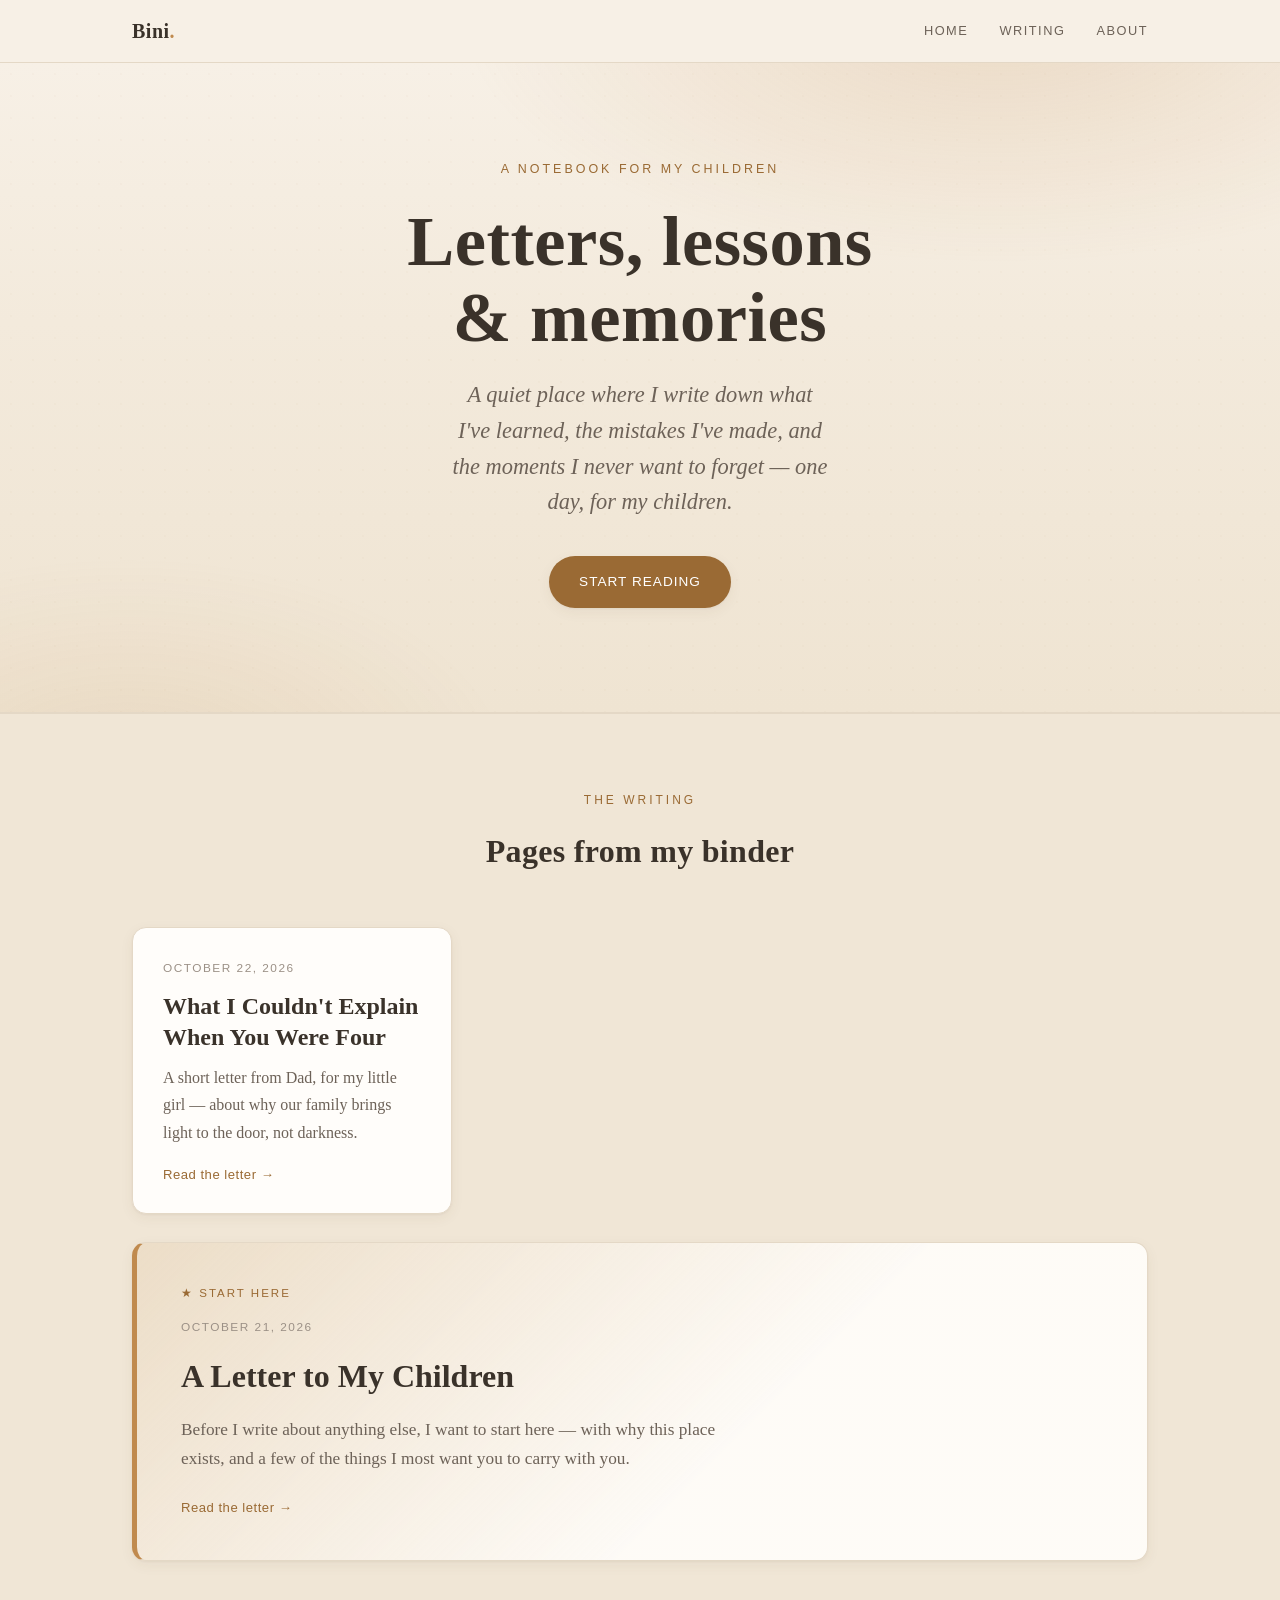
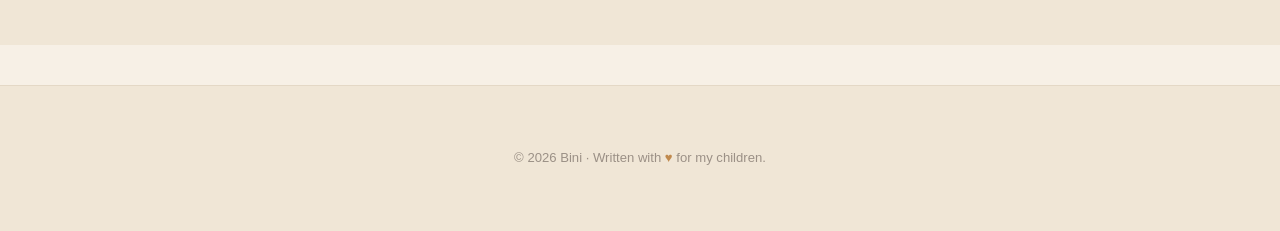
==== index.html @ ce5efede "Add files via upload" ====
<!DOCTYPE html>
<html lang="en">
<head>
  <meta charset="UTF-8">
  <meta name="viewport" content="width=device-width, initial-scale=1.0">
  <!-- Security hardening (static-site friendly) -->
  <meta http-equiv="Content-Security-Policy" content="default-src 'self'; script-src 'self'; style-src 'self'; img-src 'self' data:; font-src 'self'; connect-src 'self'; object-src 'none'; frame-ancestors 'none'; base-uri 'self'; form-action 'self'; upgrade-insecure-requests">
  <meta http-equiv="X-Content-Type-Options" content="nosniff">
  <meta name="referrer" content="no-referrer">
  <meta http-equiv="Permissions-Policy" content="geolocation=(), microphone=(), camera=(), payment=(), usb=(), magnetometer=(), gyroscope=()">
  <title>Bini — Letters, Lessons &amp; Memories</title>
  <meta name="description" content="A quiet place where Bini writes down lessons learned, mistakes made, and memories — notes meant one day for the children.">
  <link rel="stylesheet" href="style.css">
</head>
<body>

  <div class="topbar">
    <div class="wrap">
      <a class="brand" href="index.html">Bini<span>.</span></a>
      <nav class="topnav">
        <a href="index.html">Home</a>
        <a href="#writing">Writing</a>
        <a href="about.html">About</a>
      </nav>
    </div>
  </div>

  <header class="hero">
    <div class="hero-inner">
      <p class="eyebrow">A notebook for my children</p>
      <h1>Letters, lessons &amp; memories</h1>
      <p class="lede">A quiet place where I write down what I've learned, the mistakes I've made, and the moments I never want to forget — one day, for my children.</p>
      <a class="cta" href="#writing">Start reading</a>
    </div>
  </header>

  <section class="section-writing" id="writing">
    <div class="wrap">
      <div class="heading">
        <span class="kicker">The Writing</span>
        <h2>Pages from my binder</h2>
      </div>

      <div class="post-grid">

        <article class="card">
          <div class="date">October 22, 2026</div>
          <h3><a href="posts/what-i-couldnt-explain-when-you-were-four.html">What I Couldn&#x27;t Explain When You Were Four</a></h3>
          <p>A short letter from Dad, for my little girl — about why our family brings light to the door, not darkness.</p>
          <a class="more" href="posts/what-i-couldnt-explain-when-you-were-four.html">Read the letter →</a>
        </article>

        <article class="card card-featured">
          <span class="tag">★ Start here</span>
          <div class="date">October 21, 2026</div>
          <h3><a href="posts/a-letter-to-my-children.html">A Letter to My Children</a></h3>
          <p>Before I write about anything else, I want to start here — with why this place exists, and a few of the things I most want you to carry with you.</p>
          <a class="more" href="posts/a-letter-to-my-children.html">Read the letter →</a>
        </article>

      </div>
    </div>
  </section>

  <footer class="site-footer">
    <div class="wrap">
      <p>© <span id="year"></span> Bini · Written with <span class="heart">♥</span> for my children.</p>
    </div>
  </footer>

  <script src="script.js"></script>
</body>
</html>
---- style.css ----
/* ============================================================
   Bini — warm & personal blog.  Redesigned 2026.
   A quiet, beautiful place for letters, lessons, and memories.
   ============================================================ */

:root {
  --bg:        #f7f0e6;   /* warm paper */
  --bg-deep:   #f0e6d6;   /* slightly deeper paper for bands */
  --bg-card:   #fffdfa;   /* card / article surface */
  --ink:       #3a322a;   /* main text — warm dark brown */
  --ink-soft:  #6d6258;   /* secondary text */
  --ink-faint: #9b9086;   /* dates, meta */
  --accent:    #c08a4e;   /* warm amber / gold */
  --accent-dk: #9a6a34;   /* darker amber for hover */
  --accent-soft:#e8d4b8;  /* soft gold tint */
  --line:      #e4d8c6;   /* soft dividing lines */
  --rule:      #ece2d2;   /* lighter rule */
  --shadow-sm: 0 1px 2px rgba(90,65,35,.05), 0 4px 14px rgba(90,65,35,.06);
  --shadow-md: 0 2px 6px rgba(90,65,35,.07), 0 14px 40px rgba(90,65,35,.10);
  --serif:     "Iowan Old Style", "Palatino Linotype", "Book Antiqua", Palatino, Georgia, "Times New Roman", serif;
  --sans:      -apple-system, BlinkMacSystemFont, "Segoe UI", Roboto, Helvetica, Arial, sans-serif;
  --read:      680px;   /* comfortable reading width */
  --wide:      1080px;  /* wide homepage width */
}

* { box-sizing: border-box; }
html { -webkit-text-size-adjust: 100%; scroll-behavior: smooth; }

body {
  margin: 0;
  background: var(--bg);
  color: var(--ink);
  font-family: var(--serif);
  font-size: 19px;
  line-height: 1.75;
  -webkit-font-smoothing: antialiased;
  text-rendering: optimizeLegibility;
}

.wrap      { max-width: var(--wide); margin: 0 auto; padding: 0 32px; }
.wrap-read { max-width: var(--read); margin: 0 auto; padding: 0 24px; }

a { color: var(--accent-dk); }

/* ============================================================
   TOP BAR — slim, sticky, warm
   ============================================================ */
.topbar {
  position: sticky; top: 0; z-index: 50;
  background: rgba(247,240,230,.92);
  border-bottom: 1px solid var(--line);
}
.topbar .wrap {
  display: flex; align-items: center; justify-content: space-between;
  height: 62px;
}
.brand {
  font-size: 1.25rem; font-weight: 600; letter-spacing: .5px;
  color: var(--ink); text-decoration: none;
}
.brand span { color: var(--accent); }
.topnav { font-family: var(--sans); font-size: .8rem; text-transform: uppercase; letter-spacing: 1.5px; }
.topnav a {
  color: var(--ink-soft); text-decoration: none; margin-left: 26px;
  padding-bottom: 3px; border-bottom: 2px solid transparent; transition: color .15s, border-color .15s;
}
.topnav a:hover { color: var(--accent-dk); border-bottom-color: var(--accent); }

/* ============================================================
   HERO — full-width, warm gradient, fills the screen
   ============================================================ */
.hero {
  position: relative;
  background:
    radial-gradient(900px 420px at 78% -8%, rgba(192,138,78,.22), transparent 60%),
    radial-gradient(700px 400px at 10% 110%, rgba(192,138,78,.12), transparent 55%),
    linear-gradient(180deg, #f7f0e6 0%, #f3eadc 40%, #efe4d2 100%);
  border-bottom: 1px solid var(--line);
  overflow: hidden;
}
.hero::after {
  /* subtle paper grain via layered dots — pure CSS, no external asset */
  content: ""; position: absolute; inset: 0; pointer-events: none;
  background-image: radial-gradient(rgba(154,106,52,.05) 1px, transparent 1px);
  background-size: 22px 22px; opacity: .5;
}
.hero-inner {
  position: relative; z-index: 1;
  max-width: var(--wide); margin: 0 auto; padding: 96px 32px 104px;
  text-align: center;
}
.hero .eyebrow {
  font-family: var(--sans); font-size: .78rem; letter-spacing: 3px; text-transform: uppercase;
  color: var(--accent-dk); margin: 0 0 22px;
}
.hero h1 {
  font-size: clamp(2.6rem, 6vw, 4.4rem); line-height: 1.08; margin: 0 auto 22px;
  max-width: 14ch; font-weight: 600; letter-spacing: .5px;
}
.hero .lede {
  font-size: clamp(1.1rem, 2.2vw, 1.4rem); color: var(--ink-soft); font-style: italic;
  max-width: 34ch; margin: 0 auto 36px; line-height: 1.6;
}
.hero .cta {
  display: inline-block; font-family: var(--sans); font-size: .85rem; letter-spacing: 1px; text-transform: uppercase;
  color: #fff; background: var(--accent-dk); text-decoration: none;
  padding: 14px 30px; border-radius: 999px; box-shadow: var(--shadow-sm);
  transition: transform .15s, background .15s;
}
.hero .cta:hover { background: var(--accent); transform: translateY(-2px); }

/* ============================================================
   WELCOME NOTE — warm card, offset to feel personal
   ============================================================ */
.section { padding: 72px 0; }
.section-deep { background: var(--bg-deep); border-top: 1px solid var(--line); border-bottom: 1px solid var(--line); }

.welcome-card {
  max-width: 760px; margin: 0 auto;
  background: var(--bg-card);
  border: 1px solid var(--line); border-left: 5px solid var(--accent);
  border-radius: 14px; padding: 42px 46px; box-shadow: var(--shadow-md);
}
.welcome-card h2 { margin: 0 0 16px; font-size: 1.5rem; color: var(--accent-dk); }
.welcome-card p { margin: 0 0 16px; color: var(--ink-soft); }
.welcome-card p:last-child { margin-bottom: 0; }
.welcome-card .sig { font-style: italic; color: var(--ink); margin-top: 20px; font-size: 1.1rem; }

/* ============================================================
   SECTION HEADING
   ============================================================ */
.heading {
  text-align: center; max-width: 40ch; margin: 0 auto 48px;
}
.heading .kicker {
  font-family: var(--sans); font-size: .75rem; letter-spacing: 3px; text-transform: uppercase;
  color: var(--accent-dk); display: block; margin-bottom: 12px;
}
.heading h2 { font-size: 2rem; margin: 0; letter-spacing: .3px; }

/* ============================================================
   ARTICLE CARDS — grid that fills width, no dead space
   ============================================================ */
.post-grid {
  max-width: var(--wide); margin: 0 auto;
  display: grid; grid-template-columns: repeat(auto-fill, minmax(320px, 1fr));
  gap: 28px;
}
.card {
  background: var(--bg-card); border: 1px solid var(--line); border-radius: 14px;
  padding: 30px 30px 26px; box-shadow: var(--shadow-sm);
  transition: transform .18s, box-shadow .18s, border-color .18s;
  display: flex; flex-direction: column;
}
.card:hover { transform: translateY(-4px); box-shadow: var(--shadow-md); border-color: var(--accent-soft); }
.card .date {
  font-family: var(--sans); font-size: .74rem; letter-spacing: 1.5px; text-transform: uppercase;
  color: var(--ink-faint); margin-bottom: 12px;
}
.card h3 { margin: 0 0 12px; font-size: 1.5rem; line-height: 1.28; }
.card h3 a { color: var(--ink); text-decoration: none; }
.card h3 a:hover { color: var(--accent-dk); }
.card p { margin: 0 0 18px; color: var(--ink-soft); font-size: 1rem; line-height: 1.7; flex-grow: 1; }
.card .more {
  font-family: var(--sans); font-size: .82rem; letter-spacing: .5px; color: var(--accent-dk); text-decoration: none;
  align-self: flex-start;
}
.card .more:hover { text-decoration: underline; }

/* Featured card spans full width and feels special */
.card-featured {
  grid-column: 1 / -1;
  background:
    linear-gradient(135deg, rgba(232,212,184,.5), rgba(255,253,250,.9) 60%);
  border-left: 5px solid var(--accent);
  display: grid; grid-template-columns: 1fr; gap: 6px; padding: 40px 44px;
}
.card-featured .tag {
  font-family: var(--sans); font-size: .72rem; letter-spacing: 2px; text-transform: uppercase;
  color: var(--accent-dk); margin-bottom: 8px;
}
.card-featured h3 { font-size: 2rem; }
.card-featured p { font-size: 1.08rem; max-width: 62ch; }

/* ============================================================
   SINGLE ARTICLE
   ============================================================ */
.article-hero {
  background: var(--bg-deep); border-bottom: 1px solid var(--line);
  padding: 72px 0 56px; text-align: center;
}
.article-hero .date {
  font-family: var(--sans); font-size: .78rem; letter-spacing: 2px; text-transform: uppercase;
  color: var(--accent-dk); margin-bottom: 16px;
}
.article-hero h1 { font-size: clamp(2.1rem, 4.5vw, 3rem); line-height: 1.18; margin: 0 auto; max-width: 20ch; }

article.post { padding: 56px 0 24px; }
article.post p { margin: 0 0 24px; }
article.post h2 { font-size: 1.6rem; margin: 44px 0 14px; }
article.post blockquote {
  margin: 34px 0; padding: 18px 26px;
  background: var(--bg-deep); border-left: 4px solid var(--accent); border-radius: 0 10px 10px 0;
  color: var(--ink); font-style: italic; font-size: 1.15rem;
}
article.post hr { border: none; border-top: 1px solid var(--line); margin: 44px 0; }
.post-signoff { font-style: italic; color: var(--ink); margin-top: 36px; font-size: 1.15rem; }
.back-link { display: inline-block; margin-top: 8px; font-family: var(--sans); font-size: .85rem; letter-spacing: .5px; color: var(--accent-dk); text-decoration: none; }
.back-link:hover { text-decoration: underline; }

/* ============================================================
   ABOUT
   ============================================================ */
.about { padding: 56px 0 24px; }
.about h1 { font-size: 2.2rem; margin: 0 0 24px; }
.about p { margin: 0 0 20px; color: var(--ink-soft); }
.about-sig { font-style: italic; color: var(--ink); font-size: 1.1rem; margin: 10px 0 28px; }

/* ============================================================
   FOOTER
   ============================================================ */
.site-footer {
  margin-top: 40px; padding: 48px 0; background: var(--bg-deep);
  border-top: 1px solid var(--line); text-align: center;
  font-family: var(--sans); font-size: .82rem; color: var(--ink-faint);
}
.site-footer .heart { color: var(--accent); }


/* ---------- Homepage writing band (welcome merged into hero) ---------- */
.section-writing {
  padding: 76px 0 84px;
  background: var(--bg-deep);
  border-top: 1px solid var(--line);
}

/* ============================================================
   RESPONSIVE
   ============================================================ */
@media (max-width: 680px) {
  body { font-size: 18px; }
  .hero-inner { padding: 72px 24px 80px; }
  .welcome-card { padding: 30px 26px; }
  .card-featured { padding: 30px 26px; }
  .topnav a { margin-left: 16px; }
  .section { padding: 54px 0; }
}
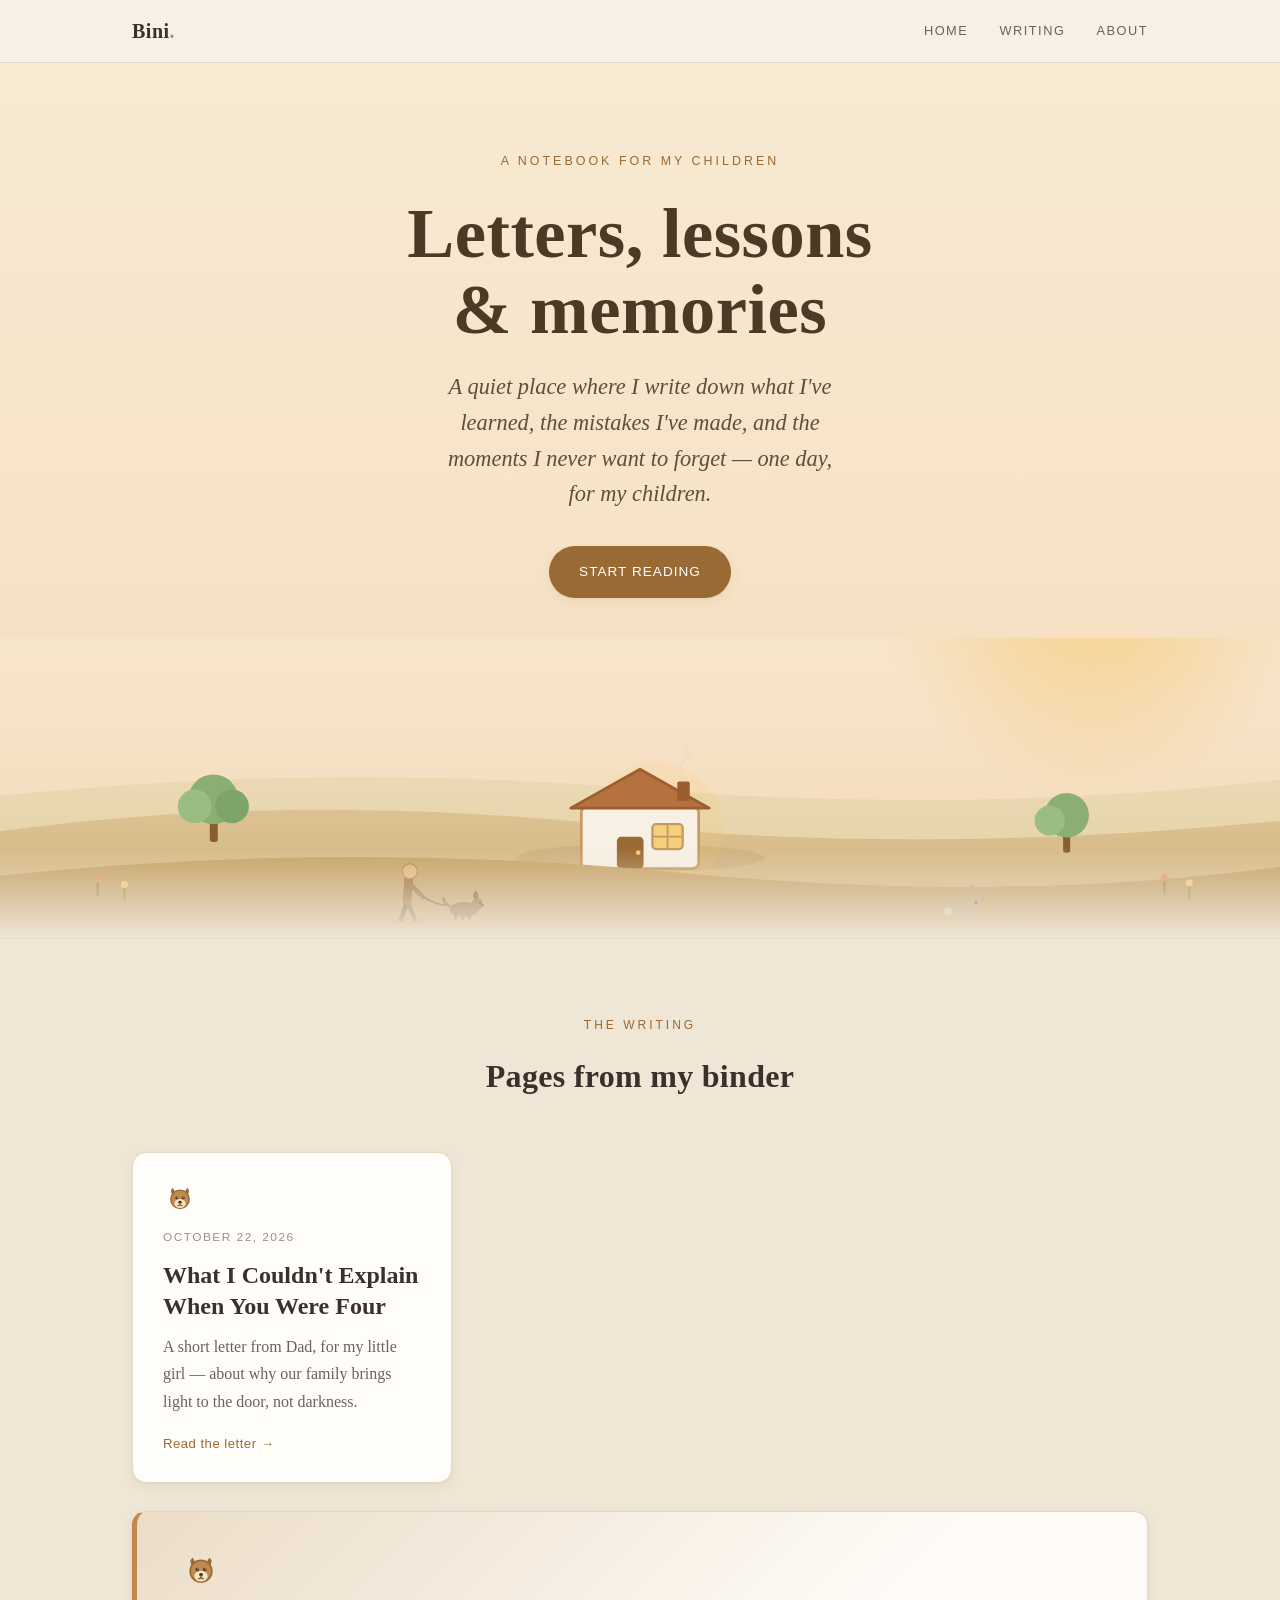
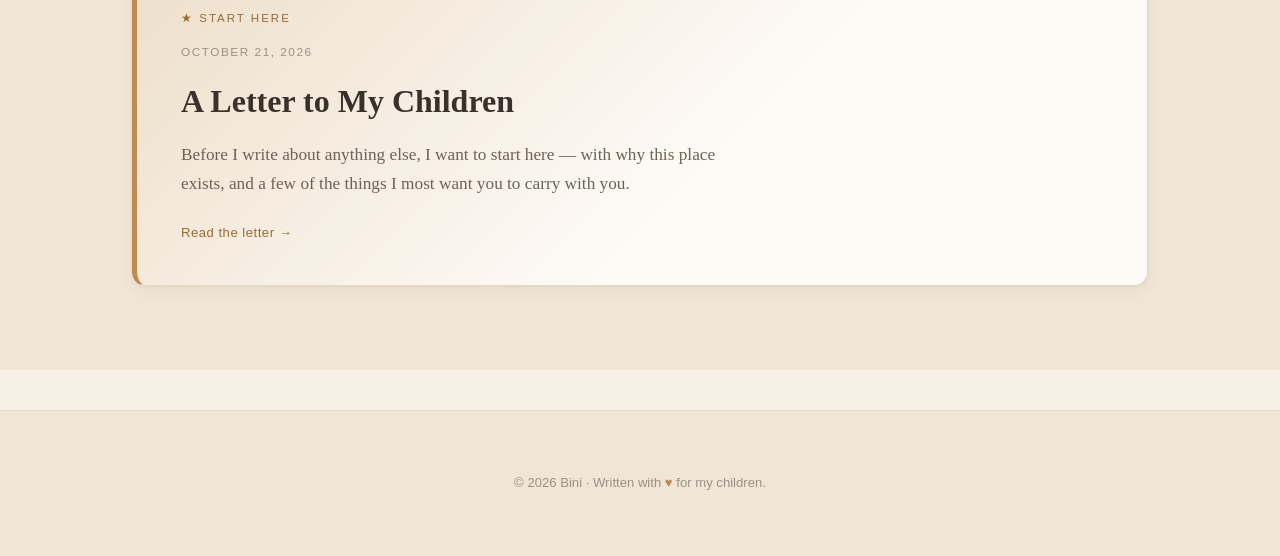
==== commit a19c2413: "Add files via upload New personal blog with storybook design" ====
--- a/index.html
+++ b/index.html
@@ -26,6 +26,7 @@
   </div>
 
   <header class="hero">
+    <img class="hero-scene" src="images/hero-scene.svg" alt="A warm storybook landscape at golden hour with a little home and a glowing window nestled in gentle hills">
     <div class="hero-inner">
       <p class="eyebrow">A notebook for my children</p>
       <h1>Letters, lessons &amp; memories</h1>
@@ -44,6 +45,7 @@
       <div class="post-grid">
 
         <article class="card">
+          <img class="card-icon" src="images/icon-puppy.svg" alt="">
           <div class="date">October 22, 2026</div>
           <h3><a href="posts/what-i-couldnt-explain-when-you-were-four.html">What I Couldn&#x27;t Explain When You Were Four</a></h3>
           <p>A short letter from Dad, for my little girl — about why our family brings light to the door, not darkness.</p>
@@ -51,6 +53,7 @@
         </article>
 
         <article class="card card-featured">
+          <img class="card-icon" src="images/icon-puppy.svg" alt="">
           <span class="tag">★ Start here</span>
           <div class="date">October 21, 2026</div>
           <h3><a href="posts/a-letter-to-my-children.html">A Letter to My Children</a></h3>
--- a/style.css
+++ b/style.css
@@ -67,39 +67,40 @@
 .topnav a:hover { color: var(--accent-dk); border-bottom-color: var(--accent); }
 
 /* ============================================================
-   HERO — full-width, warm gradient, fills the screen
+   HERO — warm blended sky, storybook horizon along the bottom
    ============================================================ */
 .hero {
-  position: relative;
-  background:
-    radial-gradient(900px 420px at 78% -8%, rgba(192,138,78,.22), transparent 60%),
-    radial-gradient(700px 400px at 10% 110%, rgba(192,138,78,.12), transparent 55%),
-    linear-gradient(180deg, #f7f0e6 0%, #f3eadc 40%, #efe4d2 100%);
-  border-bottom: 1px solid var(--line);
-  overflow: hidden;
+  position: relative; border: none; overflow: hidden; padding: 0;
+  background: linear-gradient(180deg, #f7ead3 0%, #f7e3c8 55%, #f2d9b4 100%);
+}
+.hero-scene {
+  position: absolute; left: 0; right: 0; bottom: 0;
+  width: 100%; height: 300px;
+  display: block; object-fit: cover; object-position: center bottom;
+  z-index: 0; pointer-events: none;
 }
 .hero::after {
-  /* subtle paper grain via layered dots — pure CSS, no external asset */
-  content: ""; position: absolute; inset: 0; pointer-events: none;
-  background-image: radial-gradient(rgba(154,106,52,.05) 1px, transparent 1px);
-  background-size: 22px 22px; opacity: .5;
+  content: ""; position: absolute; left: 0; right: 0; bottom: 0; height: 90px; z-index: 1; pointer-events: none;
+  background: linear-gradient(180deg, rgba(240,230,214,0) 0%, #f0e6d6 100%);
 }
 .hero-inner {
-  position: relative; z-index: 1;
-  max-width: var(--wide); margin: 0 auto; padding: 96px 32px 104px;
+  position: relative; z-index: 2;
+  max-width: var(--wide); margin: 0 auto;
+  padding: 88px 32px 340px;
   text-align: center;
 }
+
 .hero .eyebrow {
   font-family: var(--sans); font-size: .78rem; letter-spacing: 3px; text-transform: uppercase;
   color: var(--accent-dk); margin: 0 0 22px;
 }
 .hero h1 {
   font-size: clamp(2.6rem, 6vw, 4.4rem); line-height: 1.08; margin: 0 auto 22px;
-  max-width: 14ch; font-weight: 600; letter-spacing: .5px;
+  max-width: 14ch; font-weight: 600; letter-spacing: .5px; color: #4a3a26;
 }
 .hero .lede {
-  font-size: clamp(1.1rem, 2.2vw, 1.4rem); color: var(--ink-soft); font-style: italic;
-  max-width: 34ch; margin: 0 auto 36px; line-height: 1.6;
+  font-size: clamp(1.1rem, 2.2vw, 1.4rem); color: #5e5038; font-style: italic;
+  max-width: 36ch; margin: 0 auto 34px; line-height: 1.6;
 }
 .hero .cta {
   display: inline-block; font-family: var(--sans); font-size: .85rem; letter-spacing: 1px; text-transform: uppercase;
@@ -227,6 +228,14 @@
 .site-footer .heart { color: var(--accent); }
 
 
+
+/* ---------- Storybook icon on each article card ---------- */
+.card h3 { position: relative; }
+.card .card-icon {
+  width: 34px; height: 34px; display: block; margin-bottom: 10px;
+}
+.card-featured .card-icon { width: 40px; height: 40px; }
+
 /* ---------- Homepage writing band (welcome merged into hero) ---------- */
 .section-writing {
   padding: 76px 0 84px;
@@ -237,11 +246,31 @@
 /* ============================================================
    RESPONSIVE
    ============================================================ */
+/* Tablet */
+@media (max-width: 920px) {
+  .hero-scene { height: 240px; }
+  .hero-inner { padding: 76px 28px 280px; }
+}
+
+/* Phone */
 @media (max-width: 680px) {
   body { font-size: 18px; }
-  .hero-inner { padding: 72px 24px 80px; }
-  .welcome-card { padding: 30px 26px; }
-  .card-featured { padding: 30px 26px; }
-  .topnav a { margin-left: 16px; }
-  .section { padding: 54px 0; }
-}
+  .hero-scene { height: 180px; }
+  .hero-inner { padding: 56px 22px 210px; }
+  .hero h1 { font-size: clamp(2rem, 9vw, 2.8rem); }
+  .hero .lede { font-size: 1.05rem; max-width: 30ch; }
+  .card-featured { padding: 30px 24px; }
+  .topbar .wrap { height: 56px; }
+  .topnav a { margin-left: 14px; }
+  .section-writing { padding: 48px 0 60px; }
+  .post-grid { grid-template-columns: 1fr; }
+}
+
+/* Small phone */
+@media (max-width: 420px) {
+  .hero-scene { height: 150px; }
+  .hero-inner { padding: 48px 18px 172px; }
+  .brand { font-size: 1.1rem; }
+  .topnav { font-size: .72rem; }
+  .topnav a { margin-left: 10px; }
+}
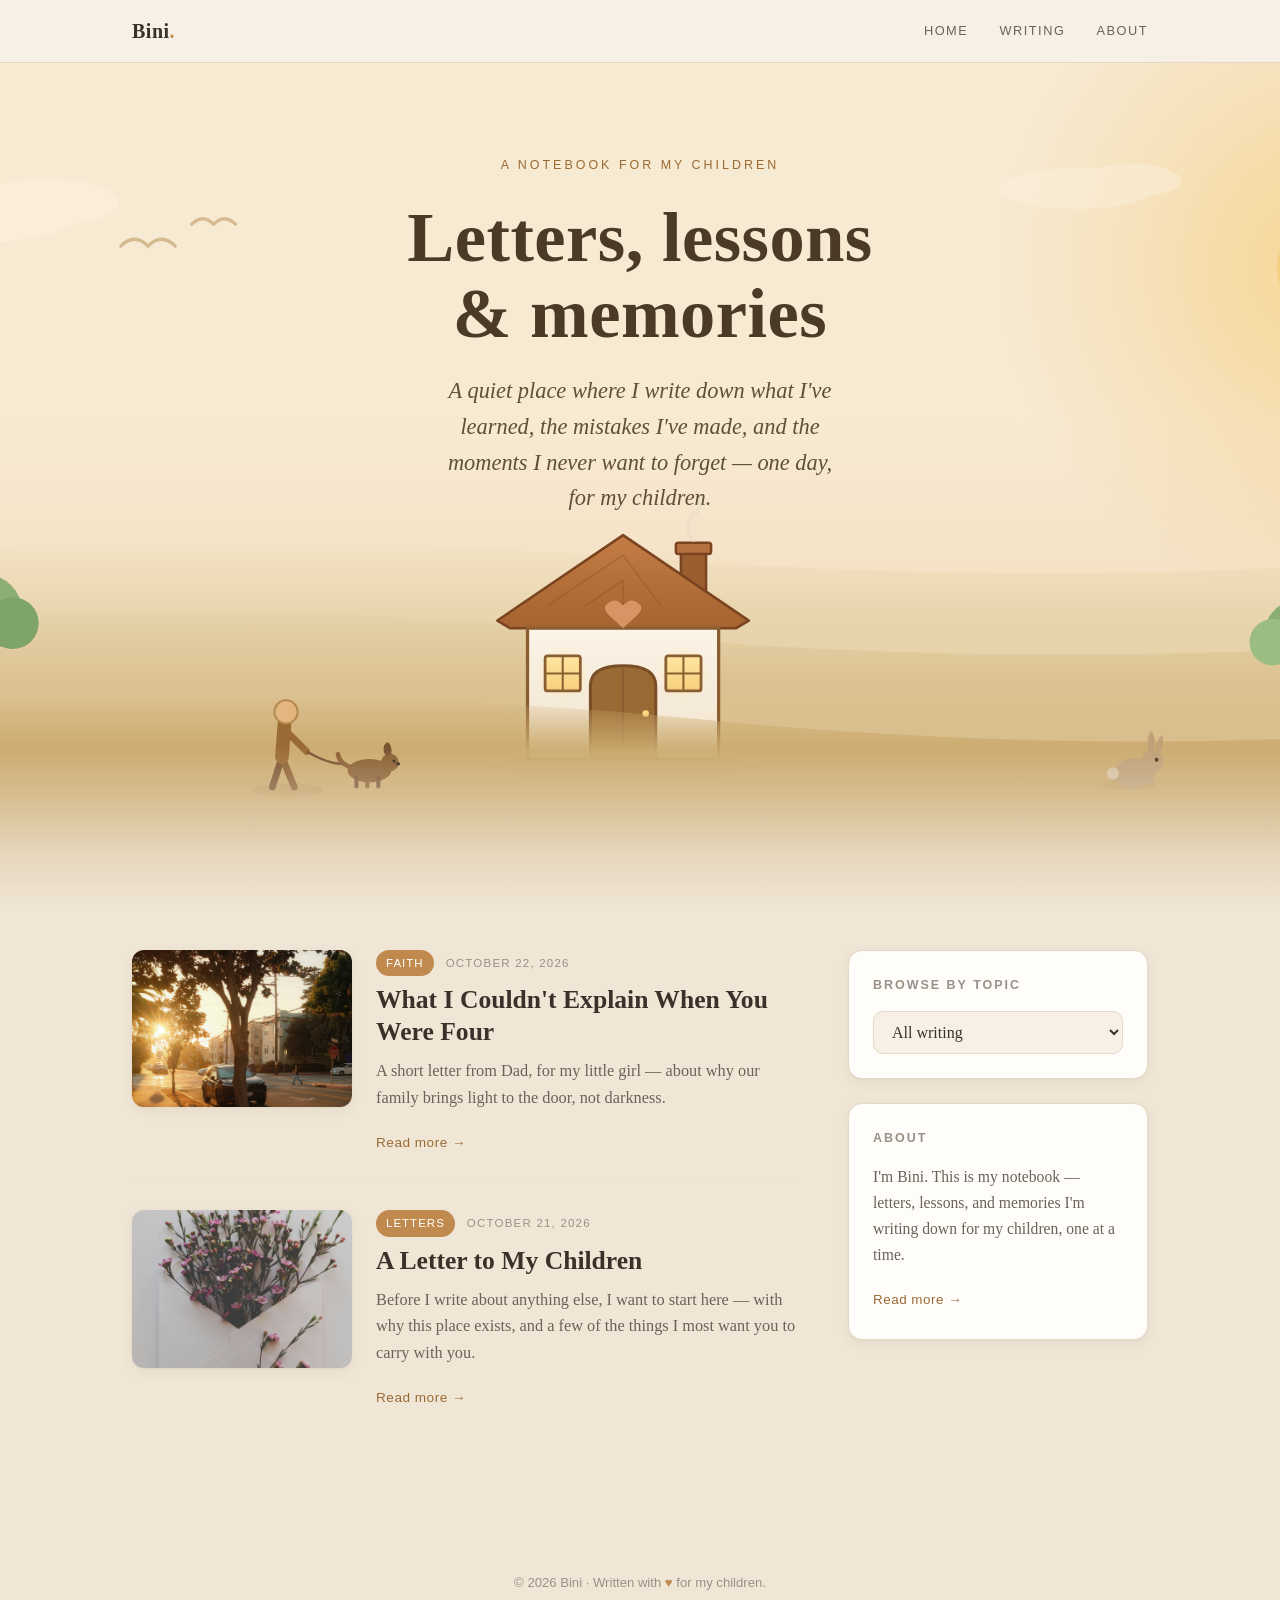
==== commit 0aa5c695: "Add files via upload" ====
--- a/index.html
+++ b/index.html
@@ -19,7 +19,7 @@
       <a class="brand" href="index.html">Bini<span>.</span></a>
       <nav class="topnav">
         <a href="index.html">Home</a>
-        <a href="#writing">Writing</a>
+        <a href="index.html#writing">Writing</a>
         <a href="about.html">About</a>
       </nav>
     </div>
@@ -31,37 +31,55 @@
       <p class="eyebrow">A notebook for my children</p>
       <h1>Letters, lessons &amp; memories</h1>
       <p class="lede">A quiet place where I write down what I've learned, the mistakes I've made, and the moments I never want to forget — one day, for my children.</p>
-      <a class="cta" href="#writing">Start reading</a>
     </div>
   </header>
 
   <section class="section-writing" id="writing">
-    <div class="wrap">
-      <div class="heading">
-        <span class="kicker">The Writing</span>
-        <h2>Pages from my binder</h2>
-      </div>
+    <div class="wrap blog-layout">
 
-      <div class="post-grid">
-
-        <article class="card">
-          <img class="card-icon" src="images/icon-puppy.svg" alt="">
-          <div class="date">October 22, 2026</div>
-          <h3><a href="posts/what-i-couldnt-explain-when-you-were-four.html">What I Couldn&#x27;t Explain When You Were Four</a></h3>
-          <p>A short letter from Dad, for my little girl — about why our family brings light to the door, not darkness.</p>
-          <a class="more" href="posts/what-i-couldnt-explain-when-you-were-four.html">Read the letter →</a>
+      <main class="post-list-col">
+        <article class="post-row" data-category="faith">
+          <a class="row-thumb" href="posts/what-i-couldnt-explain-when-you-were-four.html">
+            <img src="images/posts/what-i-couldnt-explain-when-you-were-four.jpg" alt="" loading="lazy">
+          </a>
+          <div class="row-body">
+            <div class="row-meta"><span class="row-cat">Faith</span><span class="row-date">October 22, 2026</span></div>
+            <h3 class="row-title"><a href="posts/what-i-couldnt-explain-when-you-were-four.html">What I Couldn&#x27;t Explain When You Were Four</a></h3>
+            <p class="row-excerpt">A short letter from Dad, for my little girl — about why our family brings light to the door, not darkness.</p>
+            <a class="row-more" href="posts/what-i-couldnt-explain-when-you-were-four.html">Read more →</a>
+          </div>
         </article>
 
-        <article class="card card-featured">
-          <img class="card-icon" src="images/icon-puppy.svg" alt="">
-          <span class="tag">★ Start here</span>
-          <div class="date">October 21, 2026</div>
-          <h3><a href="posts/a-letter-to-my-children.html">A Letter to My Children</a></h3>
-          <p>Before I write about anything else, I want to start here — with why this place exists, and a few of the things I most want you to carry with you.</p>
-          <a class="more" href="posts/a-letter-to-my-children.html">Read the letter →</a>
+        <article class="post-row" data-category="letters">
+          <a class="row-thumb" href="posts/a-letter-to-my-children.html">
+            <img src="images/posts/a-letter-to-my-children.jpg" alt="" loading="lazy">
+          </a>
+          <div class="row-body">
+            <div class="row-meta"><span class="row-cat">Letters</span><span class="row-date">October 21, 2026</span></div>
+            <h3 class="row-title"><a href="posts/a-letter-to-my-children.html">A Letter to My Children</a></h3>
+            <p class="row-excerpt">Before I write about anything else, I want to start here — with why this place exists, and a few of the things I most want you to carry with you.</p>
+            <a class="row-more" href="posts/a-letter-to-my-children.html">Read more →</a>
+          </div>
         </article>
+      </main>
 
-      </div>
+      <aside class="sidebar">
+        <div class="side-card">
+          <h3 class="side-title">Browse by topic</h3>
+          <select id="categoryFilter" class="cat-select" aria-label="Filter posts by category">
+            <option value="all">All writing</option>
+            <option value="faith">Faith</option>
+            <option value="letters">Letters</option>
+          </select>
+        </div>
+
+        <div class="side-card">
+          <h3 class="side-title">About</h3>
+          <p class="side-about">I&#x27;m Bini. This is my notebook — letters, lessons, and memories I&#x27;m writing down for my children, one at a time.</p>
+          <a class="side-link" href="about.html">Read more →</a>
+        </div>
+      </aside>
+
     </div>
   </section>
 
--- a/style.css
+++ b/style.css
@@ -67,26 +67,23 @@
 .topnav a:hover { color: var(--accent-dk); border-bottom-color: var(--accent); }
 
 /* ============================================================
-   HERO — warm blended sky, storybook horizon along the bottom
+   HERO — text in open sky; full-bleed scene that self-fades
+   (no CSS seam — the SVG dissolves at top & bottom itself)
    ============================================================ */
 .hero {
   position: relative; border: none; overflow: hidden; padding: 0;
-  background: linear-gradient(180deg, #f7ead3 0%, #f7e3c8 55%, #f2d9b4 100%);
+  background: #f7ead3;      /* exact match to the SVG sky top so there is no line */
 }
 .hero-scene {
-  position: absolute; left: 0; right: 0; bottom: 0;
-  width: 100%; height: 300px;
+  position: absolute; inset: 0;
+  width: 100%; height: 100%;
   display: block; object-fit: cover; object-position: center bottom;
   z-index: 0; pointer-events: none;
-}
-.hero::after {
-  content: ""; position: absolute; left: 0; right: 0; bottom: 0; height: 90px; z-index: 1; pointer-events: none;
-  background: linear-gradient(180deg, rgba(240,230,214,0) 0%, #f0e6d6 100%);
 }
 .hero-inner {
   position: relative; z-index: 2;
   max-width: var(--wide); margin: 0 auto;
-  padding: 88px 32px 340px;
+  padding: 92px 32px 360px;
   text-align: center;
 }
 
@@ -140,48 +137,89 @@
 .heading h2 { font-size: 2rem; margin: 0; letter-spacing: .3px; }
 
 /* ============================================================
-   ARTICLE CARDS — grid that fills width, no dead space
-   ============================================================ */
-.post-grid {
-  max-width: var(--wide); margin: 0 auto;
-  display: grid; grid-template-columns: repeat(auto-fill, minmax(320px, 1fr));
-  gap: 28px;
-}
-.card {
-  background: var(--bg-card); border: 1px solid var(--line); border-radius: 14px;
-  padding: 30px 30px 26px; box-shadow: var(--shadow-sm);
-  transition: transform .18s, box-shadow .18s, border-color .18s;
-  display: flex; flex-direction: column;
-}
-.card:hover { transform: translateY(-4px); box-shadow: var(--shadow-md); border-color: var(--accent-soft); }
-.card .date {
-  font-family: var(--sans); font-size: .74rem; letter-spacing: 1.5px; text-transform: uppercase;
-  color: var(--ink-faint); margin-bottom: 12px;
-}
-.card h3 { margin: 0 0 12px; font-size: 1.5rem; line-height: 1.28; }
-.card h3 a { color: var(--ink); text-decoration: none; }
-.card h3 a:hover { color: var(--accent-dk); }
-.card p { margin: 0 0 18px; color: var(--ink-soft); font-size: 1rem; line-height: 1.7; flex-grow: 1; }
-.card .more {
-  font-family: var(--sans); font-size: .82rem; letter-spacing: .5px; color: var(--accent-dk); text-decoration: none;
-  align-self: flex-start;
-}
-.card .more:hover { text-decoration: underline; }
-
-/* Featured card spans full width and feels special */
-.card-featured {
-  grid-column: 1 / -1;
-  background:
-    linear-gradient(135deg, rgba(232,212,184,.5), rgba(255,253,250,.9) 60%);
-  border-left: 5px solid var(--accent);
-  display: grid; grid-template-columns: 1fr; gap: 6px; padding: 40px 44px;
-}
-.card-featured .tag {
-  font-family: var(--sans); font-size: .72rem; letter-spacing: 2px; text-transform: uppercase;
-  color: var(--accent-dk); margin-bottom: 8px;
-}
-.card-featured h3 { font-size: 2rem; }
-.card-featured p { font-size: 1.08rem; max-width: 62ch; }
+   BLOG LAYOUT — post rows + right sidebar (Derek-Seaman style)
+   ============================================================ */
+.blog-layout {
+  display: grid;
+  grid-template-columns: minmax(0,1fr) 300px;
+  gap: 48px;
+  align-items: start;
+  max-width: var(--wide);
+  margin: 0 auto;
+}
+.post-list-col { min-width: 0; }
+
+/* a single post row */
+.post-row {
+  display: grid;
+  grid-template-columns: 220px 1fr;
+  gap: 24px;
+  padding: 26px 0;
+  border-bottom: 1px solid var(--rule);
+  align-items: start;
+}
+.post-row:first-child { padding-top: 0; }
+.post-row:last-child { border-bottom: none; }
+
+.row-thumb {
+  display: block; overflow: hidden; border-radius: 12px;
+  box-shadow: var(--shadow-sm); background: var(--bg-deep);
+  aspect-ratio: 7 / 5;
+}
+.row-thumb img {
+  width: 100%; height: 100%; object-fit: cover; display: block;
+  transition: transform .4s ease;
+}
+.post-row:hover .row-thumb img { transform: scale(1.05); }
+
+.row-meta {
+  display: flex; align-items: center; gap: 12px; margin-bottom: 8px;
+  font-family: var(--sans); font-size: .72rem; letter-spacing: 1.2px; text-transform: uppercase;
+}
+.row-cat {
+  color: #fff; background: var(--accent); padding: 3px 10px; border-radius: 999px;
+  letter-spacing: 1px;
+}
+.row-date { color: var(--ink-faint); }
+.row-title { margin: 0 0 10px; font-size: 1.6rem; line-height: 1.25; }
+.row-title a { color: var(--ink); text-decoration: none; }
+.row-title a:hover { color: var(--accent-dk); }
+.row-excerpt { margin: 0 0 12px; color: var(--ink-soft); font-size: 1.02rem; line-height: 1.65; }
+.row-more {
+  font-family: var(--sans); font-size: .85rem; letter-spacing: .5px;
+  color: var(--accent-dk); text-decoration: none;
+}
+.row-more:hover { text-decoration: underline; }
+
+/* ---------- Sidebar ---------- */
+.sidebar { display: flex; flex-direction: column; gap: 24px; position: sticky; top: 86px; }
+.side-card {
+  background: var(--bg-card); border: 1px solid var(--line);
+  border-radius: 14px; padding: 24px; box-shadow: var(--shadow-sm);
+}
+.side-title {
+  margin: 0 0 14px; font-size: .78rem; font-family: var(--sans);
+  letter-spacing: 2px; text-transform: uppercase; color: var(--ink-faint);
+}
+.cat-select {
+  width: 100%; padding: 11px 14px; border-radius: 10px;
+  border: 1px solid var(--line); background: var(--bg); color: var(--ink);
+  font-family: var(--serif); font-size: 1rem; cursor: pointer;
+}
+.cat-select:focus { outline: 2px solid var(--accent-soft); border-color: var(--accent); }
+.side-about { margin: 0 0 14px; color: var(--ink-soft); font-size: .98rem; line-height: 1.65; }
+.side-link {
+  font-family: var(--sans); font-size: .84rem; letter-spacing: .5px;
+  color: var(--accent-dk); text-decoration: none;
+}
+.side-link:hover { text-decoration: underline; }
+
+/* category tag on the article page */
+.article-cat {
+  display: inline-block; font-family: var(--sans); font-size: .72rem; letter-spacing: 1.4px;
+  text-transform: uppercase; color: #fff; background: var(--accent);
+  padding: 4px 12px; border-radius: 999px; margin-bottom: 14px;
+}
 
 /* ============================================================
    SINGLE ARTICLE
@@ -221,8 +259,8 @@
    FOOTER
    ============================================================ */
 .site-footer {
-  margin-top: 40px; padding: 48px 0; background: var(--bg-deep);
-  border-top: 1px solid var(--line); text-align: center;
+  margin-top: 0; padding: 36px 0 48px; background: var(--bg-deep);
+  border-top: none; text-align: center;
   font-family: var(--sans); font-size: .82rem; color: var(--ink-faint);
 }
 .site-footer .heart { color: var(--accent); }
@@ -238,9 +276,9 @@
 
 /* ---------- Homepage writing band (welcome merged into hero) ---------- */
 .section-writing {
-  padding: 76px 0 84px;
+  padding: 40px 0 84px;
   background: var(--bg-deep);
-  border-top: 1px solid var(--line);
+  border-top: none;
 }
 
 /* ============================================================
@@ -250,26 +288,44 @@
 @media (max-width: 920px) {
   .hero-scene { height: 240px; }
   .hero-inner { padding: 76px 28px 280px; }
+  .blog-layout { grid-template-columns: 1fr; gap: 40px; }
+  .sidebar { position: static; flex-direction: row; flex-wrap: wrap; }
+  .side-card { flex: 1 1 260px; }
 }
 
 /* Phone */
 @media (max-width: 680px) {
   body { font-size: 18px; }
-  .hero-scene { height: 180px; }
-  .hero-inner { padding: 56px 22px 210px; }
+  /* scene becomes a short band pinned to the bottom, NOT a full-height cover,
+     so it never rides up behind the title */
+  .hero-scene {
+    inset: auto 0 0 0;
+    height: 220px;
+    object-position: center bottom;
+    opacity: 0.9;
+  }
+  /* soft light wash behind the text so the title is always readable */
+  .hero::before {
+    content: ""; position: absolute; left: 0; right: 0; top: 0; height: 62%; z-index: 1;
+    background: linear-gradient(180deg, #f7ead3 0%, #f7ead3 55%, rgba(247,234,211,0) 100%);
+    pointer-events: none;
+  }
+  .hero-inner { position: relative; z-index: 2; padding: 50px 22px 250px; }
   .hero h1 { font-size: clamp(2rem, 9vw, 2.8rem); }
   .hero .lede { font-size: 1.05rem; max-width: 30ch; }
-  .card-featured { padding: 30px 24px; }
   .topbar .wrap { height: 56px; }
   .topnav a { margin-left: 14px; }
   .section-writing { padding: 48px 0 60px; }
-  .post-grid { grid-template-columns: 1fr; }
+  .post-row { grid-template-columns: 1fr; gap: 14px; }
+  .row-thumb { aspect-ratio: 16 / 9; }
+  .row-title { font-size: 1.4rem; }
+  .sidebar { flex-direction: column; }
 }
 
 /* Small phone */
 @media (max-width: 420px) {
-  .hero-scene { height: 150px; }
-  .hero-inner { padding: 48px 18px 172px; }
+  .hero-scene { height: 180px; }
+  .hero-inner { padding: 42px 18px 210px; }
   .brand { font-size: 1.1rem; }
   .topnav { font-size: .72rem; }
   .topnav a { margin-left: 10px; }
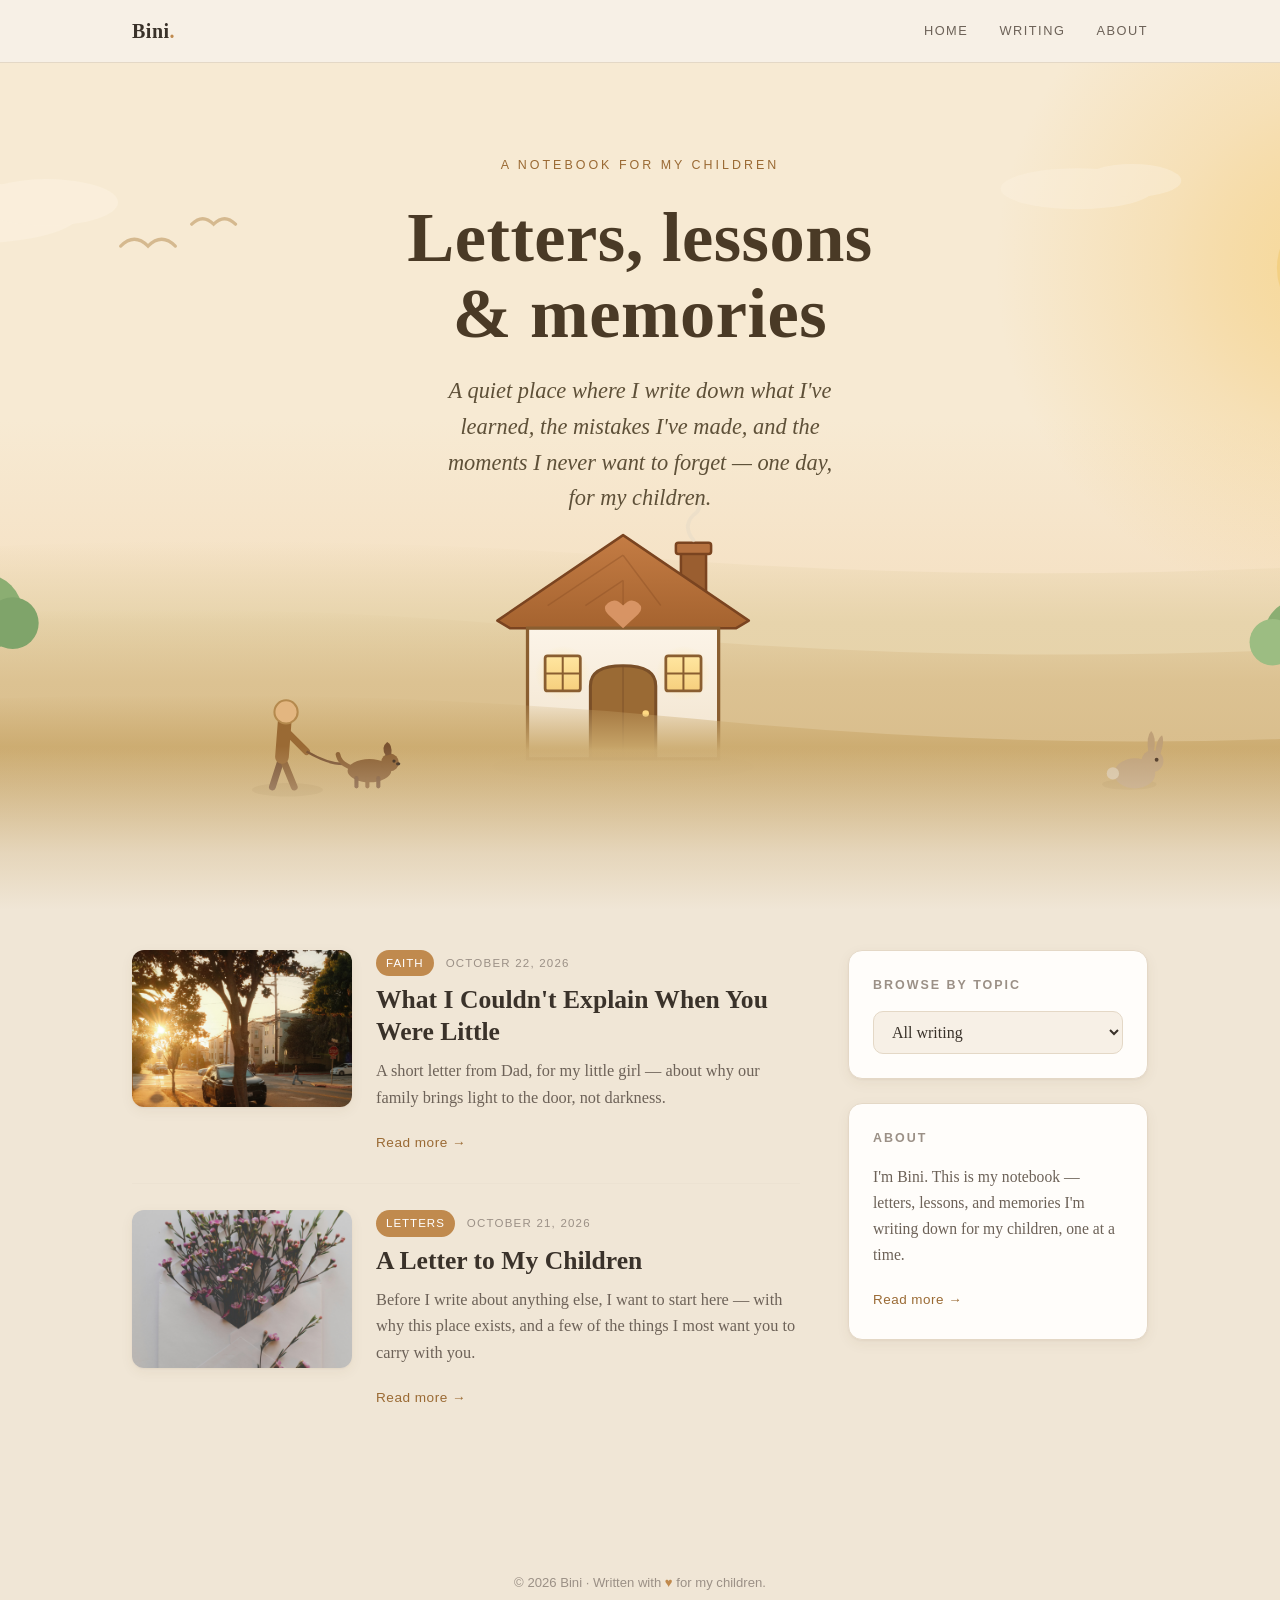
==== commit f283f655: "Add files via upload" ====
--- a/index.html
+++ b/index.html
@@ -4,7 +4,7 @@
   <meta charset="UTF-8">
   <meta name="viewport" content="width=device-width, initial-scale=1.0">
   <!-- Security hardening (static-site friendly) -->
-  <meta http-equiv="Content-Security-Policy" content="default-src 'self'; script-src 'self'; style-src 'self'; img-src 'self' data:; font-src 'self'; connect-src 'self'; object-src 'none'; frame-ancestors 'none'; base-uri 'self'; form-action 'self'; upgrade-insecure-requests">
+  <meta http-equiv="Content-Security-Policy" content="default-src 'self'; script-src 'self'; style-src 'self'; img-src 'self'; font-src 'self'; connect-src 'self'; object-src 'none'; frame-ancestors 'none'; base-uri 'self'; form-action 'self'; upgrade-insecure-requests">
   <meta http-equiv="X-Content-Type-Options" content="nosniff">
   <meta name="referrer" content="no-referrer">
   <meta http-equiv="Permissions-Policy" content="geolocation=(), microphone=(), camera=(), payment=(), usb=(), magnetometer=(), gyroscope=()">
@@ -39,14 +39,14 @@
 
       <main class="post-list-col">
         <article class="post-row" data-category="faith">
-          <a class="row-thumb" href="posts/what-i-couldnt-explain-when-you-were-four.html">
-            <img src="images/posts/what-i-couldnt-explain-when-you-were-four.jpg" alt="" loading="lazy">
+          <a class="row-thumb" href="posts/what-i-couldnt-explain-when-you-were-little.html">
+            <img src="images/posts/what-i-couldnt-explain-when-you-were-little.jpg" alt="" loading="lazy">
           </a>
           <div class="row-body">
             <div class="row-meta"><span class="row-cat">Faith</span><span class="row-date">October 22, 2026</span></div>
-            <h3 class="row-title"><a href="posts/what-i-couldnt-explain-when-you-were-four.html">What I Couldn&#x27;t Explain When You Were Four</a></h3>
+            <h3 class="row-title"><a href="posts/what-i-couldnt-explain-when-you-were-little.html">What I Couldn&#x27;t Explain When You Were Little</a></h3>
             <p class="row-excerpt">A short letter from Dad, for my little girl — about why our family brings light to the door, not darkness.</p>
-            <a class="row-more" href="posts/what-i-couldnt-explain-when-you-were-four.html">Read more →</a>
+            <a class="row-more" href="posts/what-i-couldnt-explain-when-you-were-little.html">Read more →</a>
           </div>
         </article>
 
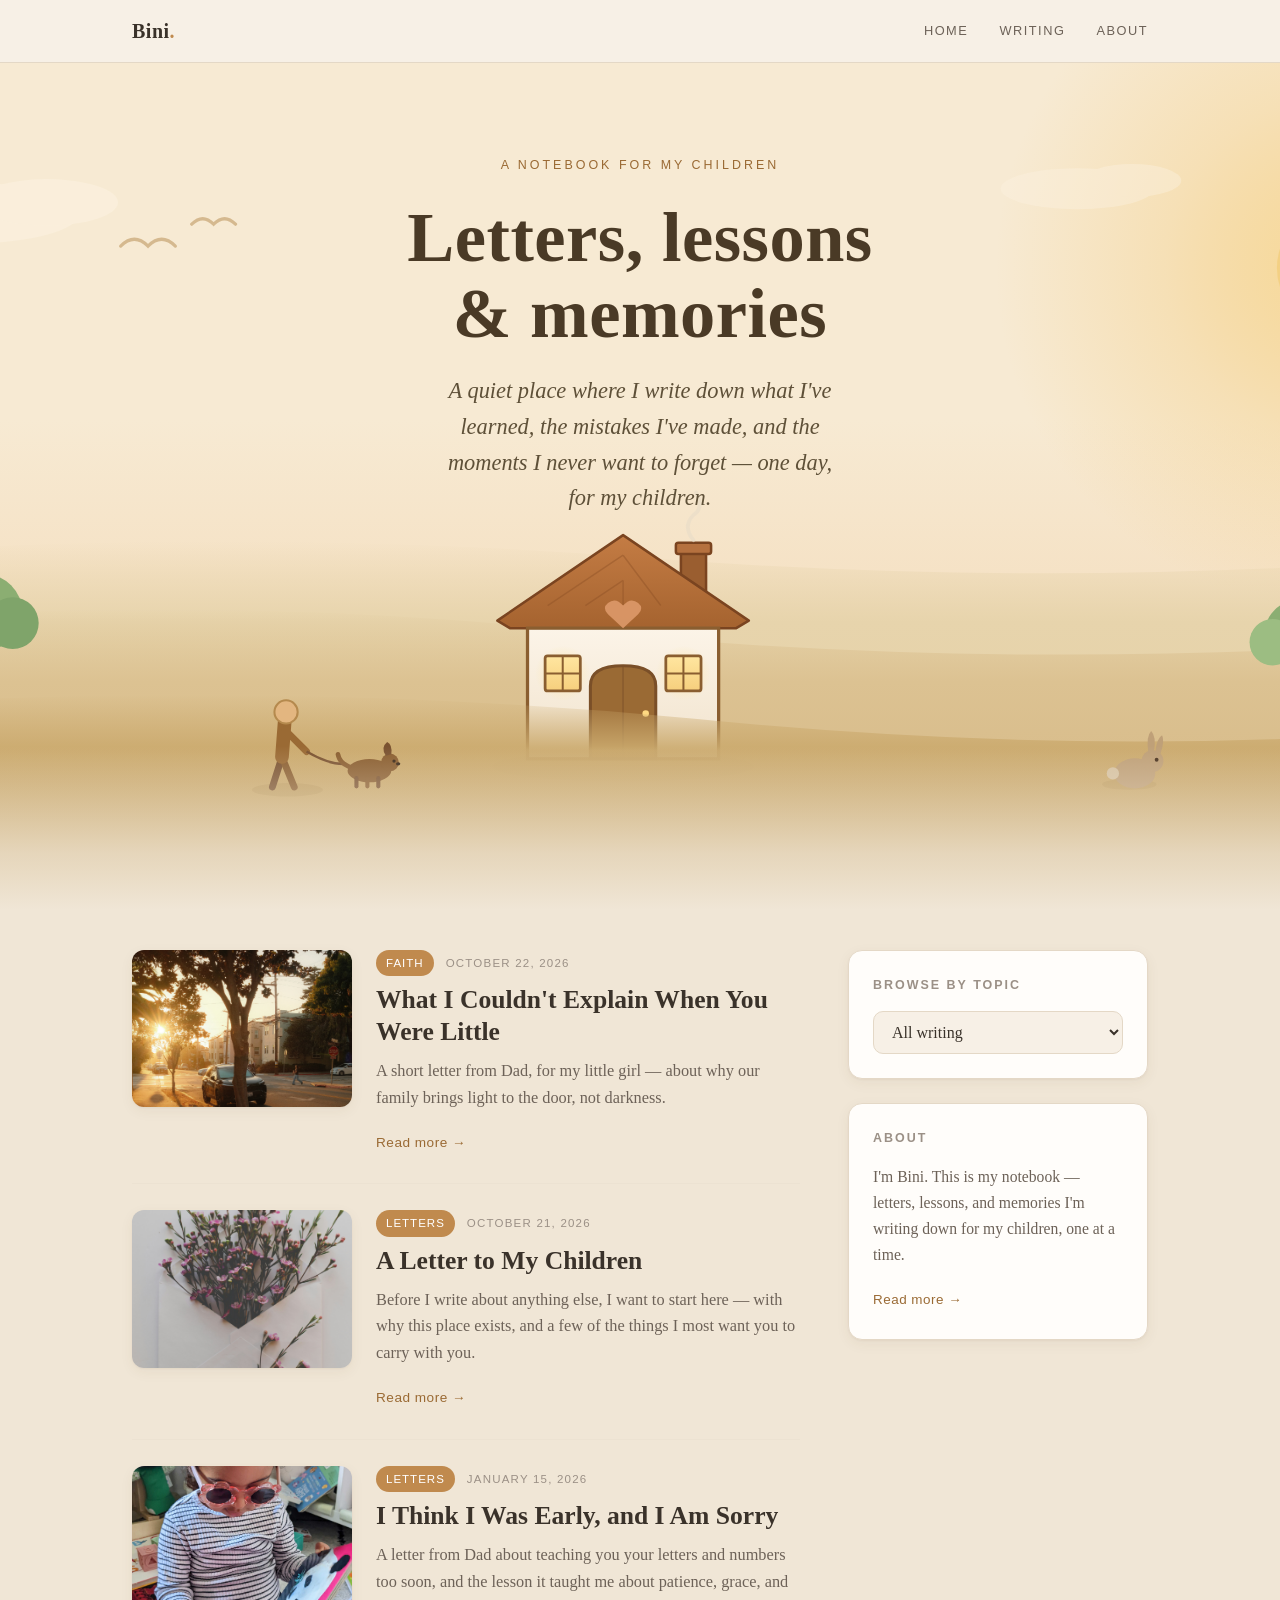
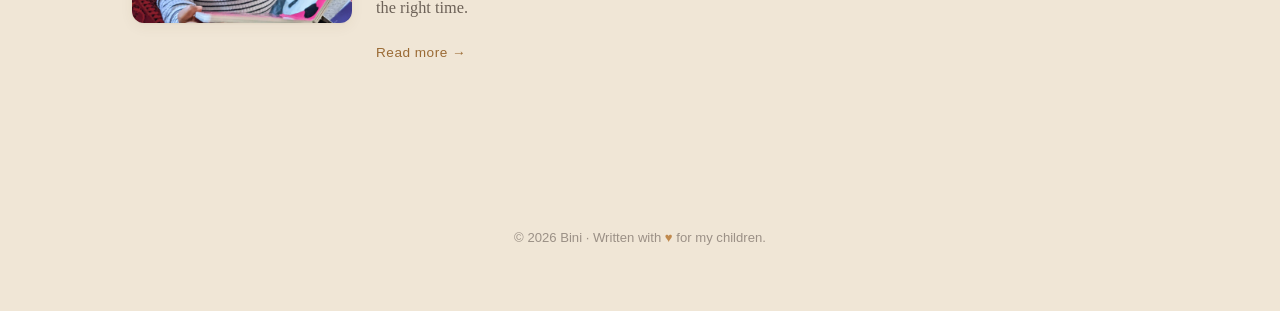
==== commit f5971473: "Add files via upload" ====
--- a/index.html
+++ b/index.html
@@ -61,6 +61,18 @@
             <a class="row-more" href="posts/a-letter-to-my-children.html">Read more →</a>
           </div>
         </article>
+
+        <article class="post-row" data-category="letters">
+          <a class="row-thumb" href="posts/the-right-time-to-learn.html">
+            <img src="images/posts/the-right-time-to-learn.jpg" alt="" loading="lazy">
+          </a>
+          <div class="row-body">
+            <div class="row-meta"><span class="row-cat">Letters</span><span class="row-date">January 15, 2026</span></div>
+            <h3 class="row-title"><a href="posts/the-right-time-to-learn.html">I Think I Was Early, and I Am Sorry</a></h3>
+            <p class="row-excerpt">A letter from Dad about teaching you your letters and numbers too soon, and the lesson it taught me about patience, grace, and the right time.</p>
+            <a class="row-more" href="posts/the-right-time-to-learn.html">Read more →</a>
+          </div>
+        </article>
       </main>
 
       <aside class="sidebar">
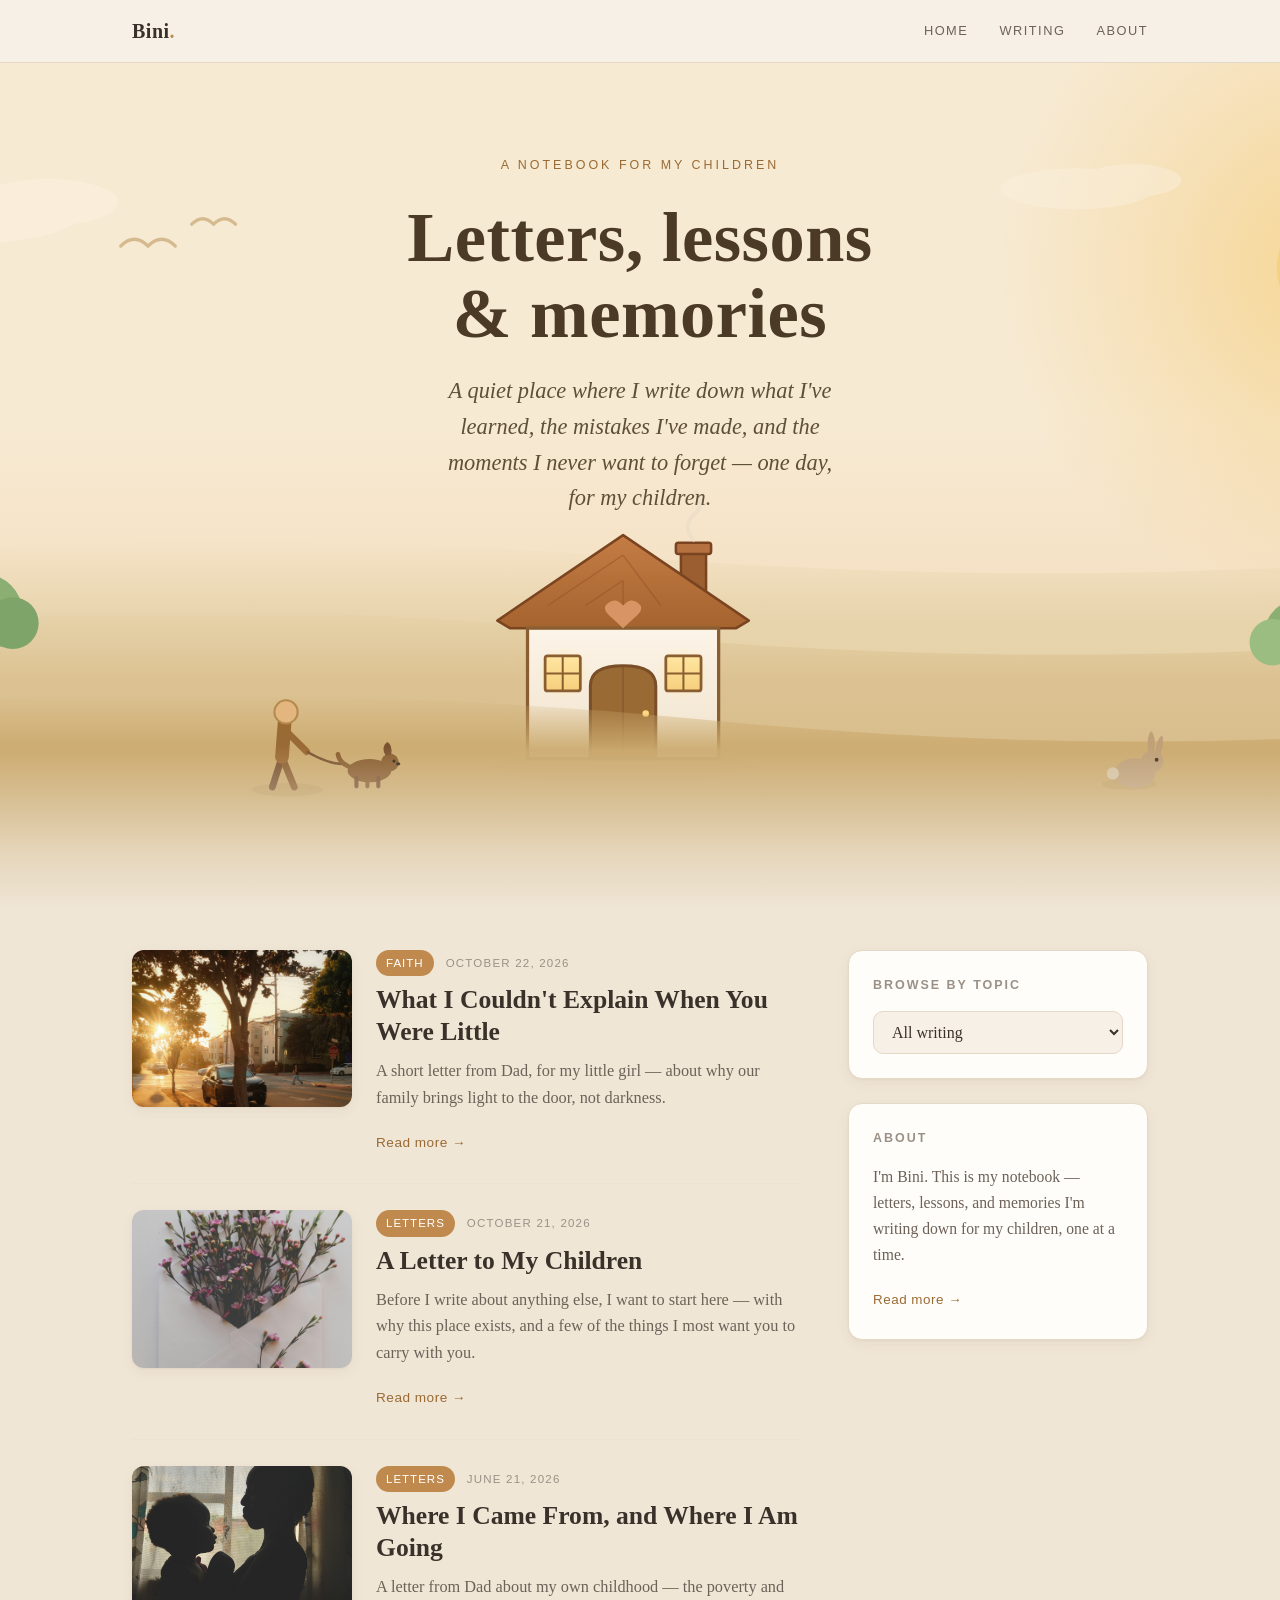
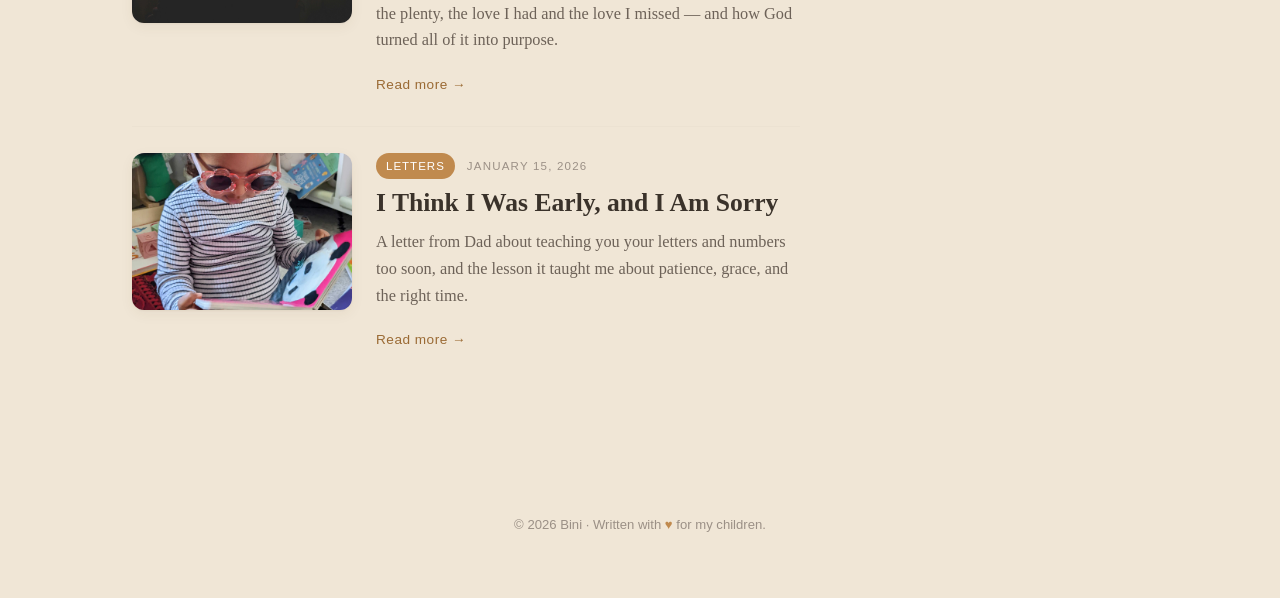
==== commit 74472627: "Add files via upload" ====
--- a/index.html
+++ b/index.html
@@ -63,6 +63,18 @@
         </article>
 
         <article class="post-row" data-category="letters">
+          <a class="row-thumb" href="posts/where-i-came-from.html">
+            <img src="images/posts/where-i-came-from.jpg" alt="" loading="lazy">
+          </a>
+          <div class="row-body">
+            <div class="row-meta"><span class="row-cat">Letters</span><span class="row-date">June 21, 2026</span></div>
+            <h3 class="row-title"><a href="posts/where-i-came-from.html">Where I Came From, and Where I Am Going</a></h3>
+            <p class="row-excerpt">A letter from Dad about my own childhood — the poverty and the plenty, the love I had and the love I missed — and how God turned all of it into purpose.</p>
+            <a class="row-more" href="posts/where-i-came-from.html">Read more →</a>
+          </div>
+        </article>
+
+        <article class="post-row" data-category="letters">
           <a class="row-thumb" href="posts/the-right-time-to-learn.html">
             <img src="images/posts/the-right-time-to-learn.jpg" alt="" loading="lazy">
           </a>
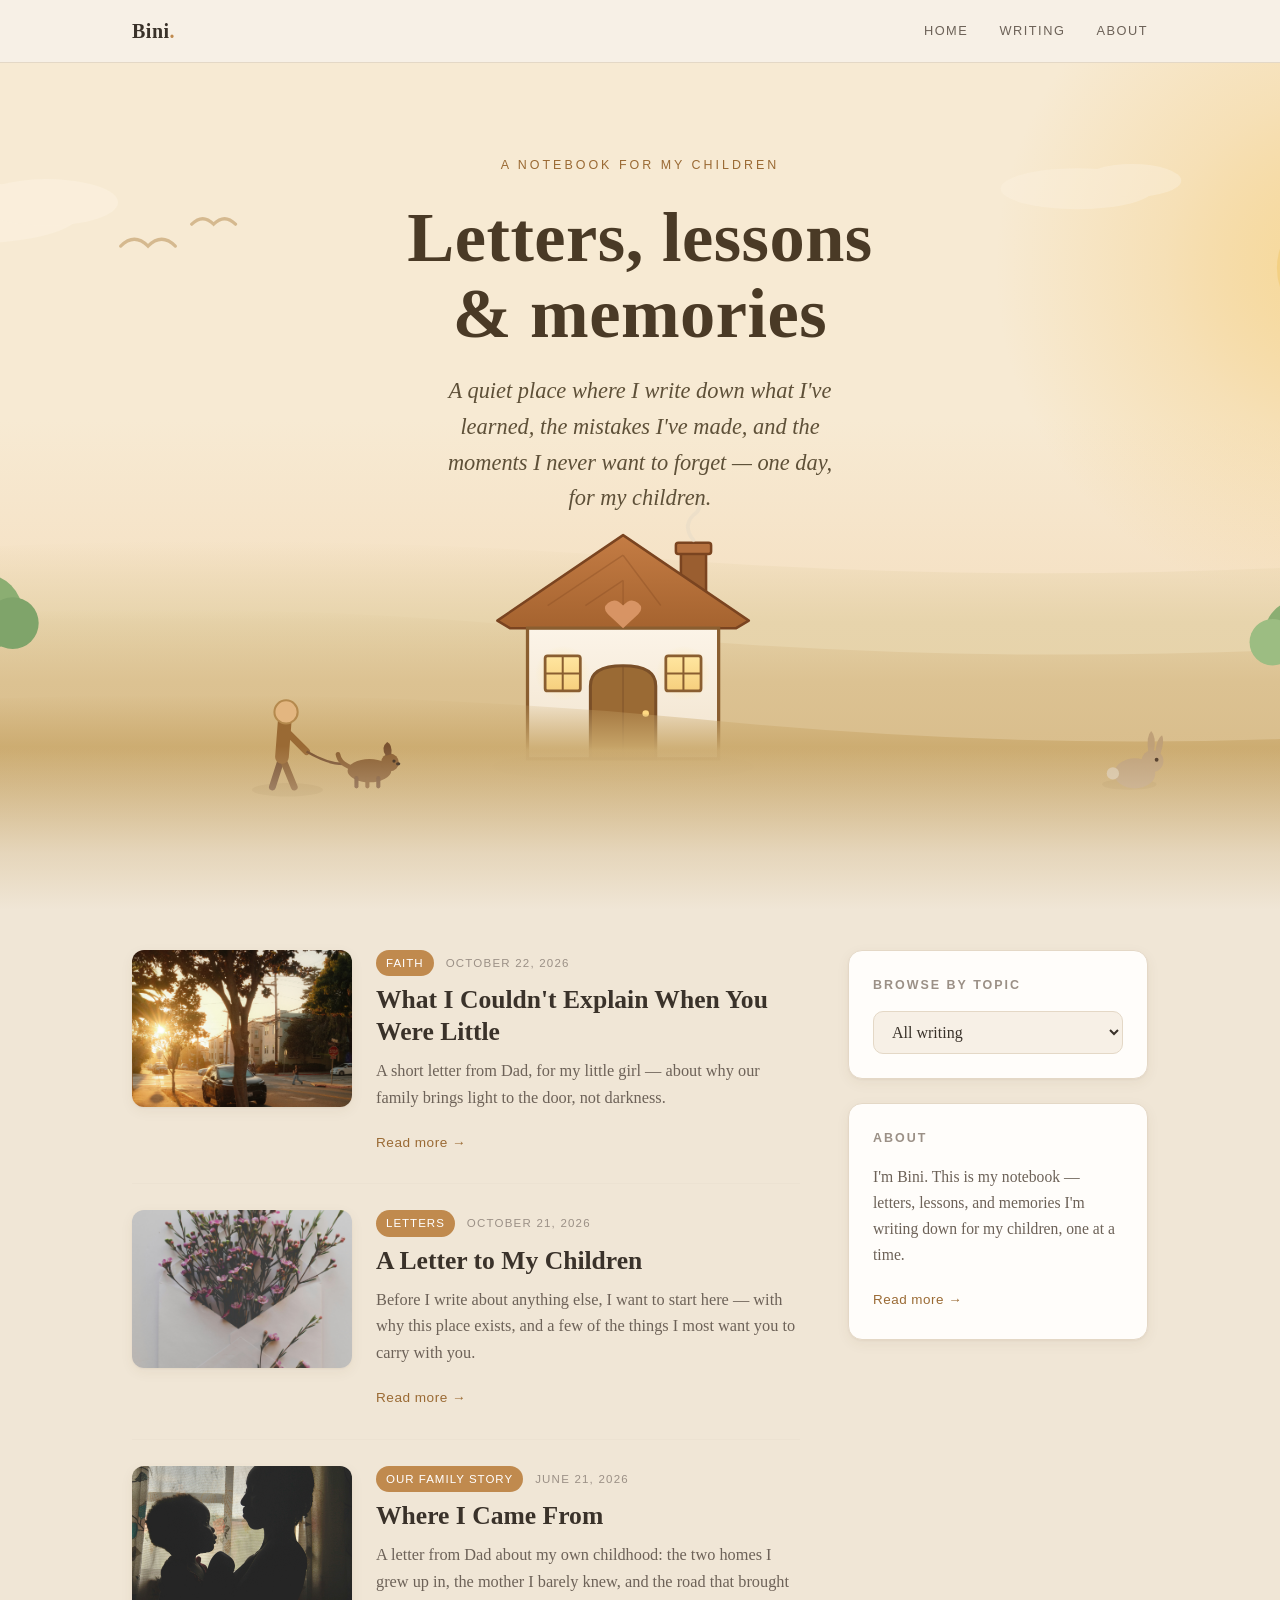
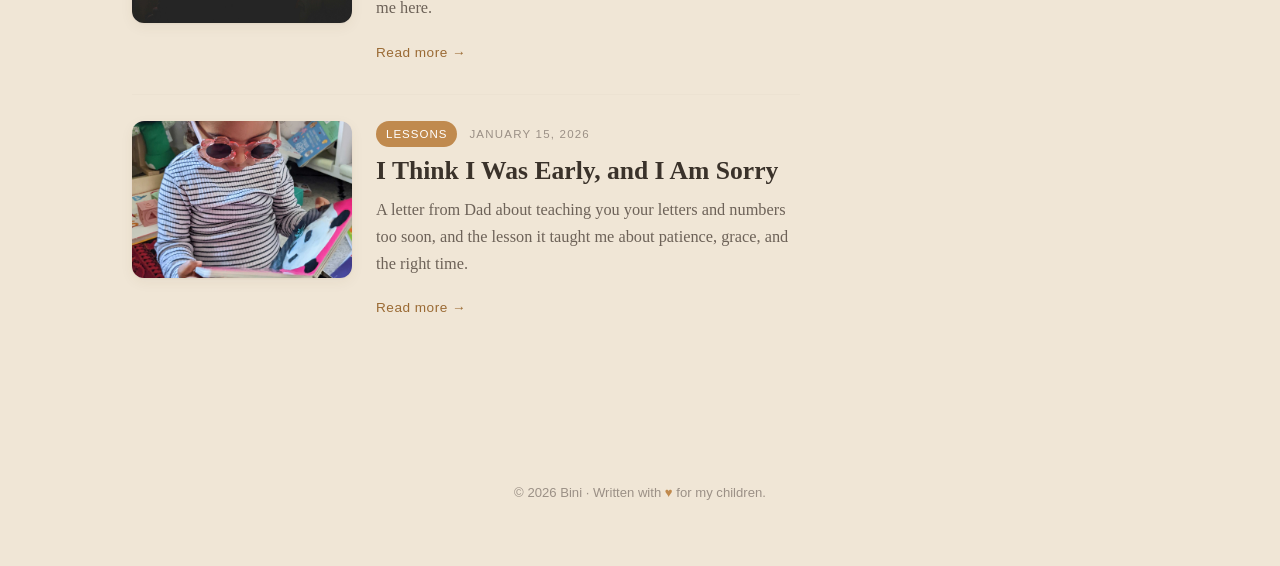
==== commit 6c1f9f9d: "Add files via upload" ====
--- a/index.html
+++ b/index.html
@@ -10,6 +10,7 @@
   <meta http-equiv="Permissions-Policy" content="geolocation=(), microphone=(), camera=(), payment=(), usb=(), magnetometer=(), gyroscope=()">
   <title>Bini — Letters, Lessons &amp; Memories</title>
   <meta name="description" content="A quiet place where Bini writes down lessons learned, mistakes made, and memories — notes meant one day for the children.">
+  <link rel="icon" type="image/svg+xml" href="images/icon-puppy.svg">
   <link rel="stylesheet" href="style.css">
 </head>
 <body>
@@ -40,7 +41,7 @@
       <main class="post-list-col">
         <article class="post-row" data-category="faith">
           <a class="row-thumb" href="posts/what-i-couldnt-explain-when-you-were-little.html">
-            <img src="images/posts/what-i-couldnt-explain-when-you-were-little.jpg" alt="" loading="lazy">
+            <img src="images/posts/what-i-couldnt-explain-when-you-were-little.jpg" alt="Open doors leading into a bright, light-filled room" loading="lazy">
           </a>
           <div class="row-body">
             <div class="row-meta"><span class="row-cat">Faith</span><span class="row-date">October 22, 2026</span></div>
@@ -52,7 +53,7 @@
 
         <article class="post-row" data-category="letters">
           <a class="row-thumb" href="posts/a-letter-to-my-children.html">
-            <img src="images/posts/a-letter-to-my-children.jpg" alt="" loading="lazy">
+            <img src="images/posts/a-letter-to-my-children.jpg" alt="A fountain pen writing a letter on lined paper" loading="lazy">
           </a>
           <div class="row-body">
             <div class="row-meta"><span class="row-cat">Letters</span><span class="row-date">October 21, 2026</span></div>
@@ -62,24 +63,24 @@
           </div>
         </article>
 
-        <article class="post-row" data-category="letters">
+        <article class="post-row" data-category="our family story">
           <a class="row-thumb" href="posts/where-i-came-from.html">
-            <img src="images/posts/where-i-came-from.jpg" alt="" loading="lazy">
+            <img src="images/posts/where-i-came-from.jpg" alt="Picture for: Where I Came From" loading="lazy">
           </a>
           <div class="row-body">
-            <div class="row-meta"><span class="row-cat">Letters</span><span class="row-date">June 21, 2026</span></div>
-            <h3 class="row-title"><a href="posts/where-i-came-from.html">Where I Came From, and Where I Am Going</a></h3>
-            <p class="row-excerpt">A letter from Dad about my own childhood — the poverty and the plenty, the love I had and the love I missed — and how God turned all of it into purpose.</p>
+            <div class="row-meta"><span class="row-cat">Our Family Story</span><span class="row-date">June 21, 2026</span></div>
+            <h3 class="row-title"><a href="posts/where-i-came-from.html">Where I Came From</a></h3>
+            <p class="row-excerpt">A letter from Dad about my own childhood: the two homes I grew up in, the mother I barely knew, and the road that brought me here.</p>
             <a class="row-more" href="posts/where-i-came-from.html">Read more →</a>
           </div>
         </article>
 
-        <article class="post-row" data-category="letters">
+        <article class="post-row" data-category="lessons">
           <a class="row-thumb" href="posts/the-right-time-to-learn.html">
-            <img src="images/posts/the-right-time-to-learn.jpg" alt="" loading="lazy">
+            <img src="images/posts/the-right-time-to-learn.jpg" alt="Picture for: I Think I Was Early, and I Am Sorry" loading="lazy">
           </a>
           <div class="row-body">
-            <div class="row-meta"><span class="row-cat">Letters</span><span class="row-date">January 15, 2026</span></div>
+            <div class="row-meta"><span class="row-cat">Lessons</span><span class="row-date">January 15, 2026</span></div>
             <h3 class="row-title"><a href="posts/the-right-time-to-learn.html">I Think I Was Early, and I Am Sorry</a></h3>
             <p class="row-excerpt">A letter from Dad about teaching you your letters and numbers too soon, and the lesson it taught me about patience, grace, and the right time.</p>
             <a class="row-more" href="posts/the-right-time-to-learn.html">Read more →</a>
@@ -94,6 +95,8 @@
             <option value="all">All writing</option>
             <option value="faith">Faith</option>
             <option value="letters">Letters</option>
+            <option value="our family story">Our Family Story</option>
+            <option value="lessons">Lessons</option>
           </select>
         </div>
 
--- a/style.css
+++ b/style.css
@@ -1,332 +1,345 @@
-/* ============================================================
-   Bini — warm & personal blog.  Redesigned 2026.
-   A quiet, beautiful place for letters, lessons, and memories.
-   ============================================================ */
-
-:root {
-  --bg:        #f7f0e6;   /* warm paper */
-  --bg-deep:   #f0e6d6;   /* slightly deeper paper for bands */
-  --bg-card:   #fffdfa;   /* card / article surface */
-  --ink:       #3a322a;   /* main text — warm dark brown */
-  --ink-soft:  #6d6258;   /* secondary text */
-  --ink-faint: #9b9086;   /* dates, meta */
-  --accent:    #c08a4e;   /* warm amber / gold */
-  --accent-dk: #9a6a34;   /* darker amber for hover */
-  --accent-soft:#e8d4b8;  /* soft gold tint */
-  --line:      #e4d8c6;   /* soft dividing lines */
-  --rule:      #ece2d2;   /* lighter rule */
-  --shadow-sm: 0 1px 2px rgba(90,65,35,.05), 0 4px 14px rgba(90,65,35,.06);
-  --shadow-md: 0 2px 6px rgba(90,65,35,.07), 0 14px 40px rgba(90,65,35,.10);
-  --serif:     "Iowan Old Style", "Palatino Linotype", "Book Antiqua", Palatino, Georgia, "Times New Roman", serif;
-  --sans:      -apple-system, BlinkMacSystemFont, "Segoe UI", Roboto, Helvetica, Arial, sans-serif;
-  --read:      680px;   /* comfortable reading width */
-  --wide:      1080px;  /* wide homepage width */
-}
-
-* { box-sizing: border-box; }
-html { -webkit-text-size-adjust: 100%; scroll-behavior: smooth; }
-
-body {
-  margin: 0;
-  background: var(--bg);
-  color: var(--ink);
-  font-family: var(--serif);
-  font-size: 19px;
-  line-height: 1.75;
-  -webkit-font-smoothing: antialiased;
-  text-rendering: optimizeLegibility;
-}
-
-.wrap      { max-width: var(--wide); margin: 0 auto; padding: 0 32px; }
-.wrap-read { max-width: var(--read); margin: 0 auto; padding: 0 24px; }
-
-a { color: var(--accent-dk); }
-
-/* ============================================================
-   TOP BAR — slim, sticky, warm
-   ============================================================ */
-.topbar {
-  position: sticky; top: 0; z-index: 50;
-  background: rgba(247,240,230,.92);
-  border-bottom: 1px solid var(--line);
-}
-.topbar .wrap {
-  display: flex; align-items: center; justify-content: space-between;
-  height: 62px;
-}
-.brand {
-  font-size: 1.25rem; font-weight: 600; letter-spacing: .5px;
-  color: var(--ink); text-decoration: none;
-}
-.brand span { color: var(--accent); }
-.topnav { font-family: var(--sans); font-size: .8rem; text-transform: uppercase; letter-spacing: 1.5px; }
-.topnav a {
-  color: var(--ink-soft); text-decoration: none; margin-left: 26px;
-  padding-bottom: 3px; border-bottom: 2px solid transparent; transition: color .15s, border-color .15s;
-}
-.topnav a:hover { color: var(--accent-dk); border-bottom-color: var(--accent); }
-
-/* ============================================================
-   HERO — text in open sky; full-bleed scene that self-fades
-   (no CSS seam — the SVG dissolves at top & bottom itself)
-   ============================================================ */
-.hero {
-  position: relative; border: none; overflow: hidden; padding: 0;
-  background: #f7ead3;      /* exact match to the SVG sky top so there is no line */
-}
-.hero-scene {
-  position: absolute; inset: 0;
-  width: 100%; height: 100%;
-  display: block; object-fit: cover; object-position: center bottom;
-  z-index: 0; pointer-events: none;
-}
-.hero-inner {
-  position: relative; z-index: 2;
-  max-width: var(--wide); margin: 0 auto;
-  padding: 92px 32px 360px;
-  text-align: center;
-}
-
-.hero .eyebrow {
-  font-family: var(--sans); font-size: .78rem; letter-spacing: 3px; text-transform: uppercase;
-  color: var(--accent-dk); margin: 0 0 22px;
-}
-.hero h1 {
-  font-size: clamp(2.6rem, 6vw, 4.4rem); line-height: 1.08; margin: 0 auto 22px;
-  max-width: 14ch; font-weight: 600; letter-spacing: .5px; color: #4a3a26;
-}
-.hero .lede {
-  font-size: clamp(1.1rem, 2.2vw, 1.4rem); color: #5e5038; font-style: italic;
-  max-width: 36ch; margin: 0 auto 34px; line-height: 1.6;
-}
-.hero .cta {
-  display: inline-block; font-family: var(--sans); font-size: .85rem; letter-spacing: 1px; text-transform: uppercase;
-  color: #fff; background: var(--accent-dk); text-decoration: none;
-  padding: 14px 30px; border-radius: 999px; box-shadow: var(--shadow-sm);
-  transition: transform .15s, background .15s;
-}
-.hero .cta:hover { background: var(--accent); transform: translateY(-2px); }
-
-/* ============================================================
-   WELCOME NOTE — warm card, offset to feel personal
-   ============================================================ */
-.section { padding: 72px 0; }
-.section-deep { background: var(--bg-deep); border-top: 1px solid var(--line); border-bottom: 1px solid var(--line); }
-
-.welcome-card {
-  max-width: 760px; margin: 0 auto;
-  background: var(--bg-card);
-  border: 1px solid var(--line); border-left: 5px solid var(--accent);
-  border-radius: 14px; padding: 42px 46px; box-shadow: var(--shadow-md);
-}
-.welcome-card h2 { margin: 0 0 16px; font-size: 1.5rem; color: var(--accent-dk); }
-.welcome-card p { margin: 0 0 16px; color: var(--ink-soft); }
-.welcome-card p:last-child { margin-bottom: 0; }
-.welcome-card .sig { font-style: italic; color: var(--ink); margin-top: 20px; font-size: 1.1rem; }
-
-/* ============================================================
-   SECTION HEADING
-   ============================================================ */
-.heading {
-  text-align: center; max-width: 40ch; margin: 0 auto 48px;
-}
-.heading .kicker {
-  font-family: var(--sans); font-size: .75rem; letter-spacing: 3px; text-transform: uppercase;
-  color: var(--accent-dk); display: block; margin-bottom: 12px;
-}
-.heading h2 { font-size: 2rem; margin: 0; letter-spacing: .3px; }
-
-/* ============================================================
-   BLOG LAYOUT — post rows + right sidebar (Derek-Seaman style)
-   ============================================================ */
-.blog-layout {
-  display: grid;
-  grid-template-columns: minmax(0,1fr) 300px;
-  gap: 48px;
-  align-items: start;
-  max-width: var(--wide);
-  margin: 0 auto;
-}
-.post-list-col { min-width: 0; }
-
-/* a single post row */
-.post-row {
-  display: grid;
-  grid-template-columns: 220px 1fr;
-  gap: 24px;
-  padding: 26px 0;
-  border-bottom: 1px solid var(--rule);
-  align-items: start;
-}
-.post-row:first-child { padding-top: 0; }
-.post-row:last-child { border-bottom: none; }
-
-.row-thumb {
-  display: block; overflow: hidden; border-radius: 12px;
-  box-shadow: var(--shadow-sm); background: var(--bg-deep);
-  aspect-ratio: 7 / 5;
-}
-.row-thumb img {
-  width: 100%; height: 100%; object-fit: cover; display: block;
-  transition: transform .4s ease;
-}
-.post-row:hover .row-thumb img { transform: scale(1.05); }
-
-.row-meta {
-  display: flex; align-items: center; gap: 12px; margin-bottom: 8px;
-  font-family: var(--sans); font-size: .72rem; letter-spacing: 1.2px; text-transform: uppercase;
-}
-.row-cat {
-  color: #fff; background: var(--accent); padding: 3px 10px; border-radius: 999px;
-  letter-spacing: 1px;
-}
-.row-date { color: var(--ink-faint); }
-.row-title { margin: 0 0 10px; font-size: 1.6rem; line-height: 1.25; }
-.row-title a { color: var(--ink); text-decoration: none; }
-.row-title a:hover { color: var(--accent-dk); }
-.row-excerpt { margin: 0 0 12px; color: var(--ink-soft); font-size: 1.02rem; line-height: 1.65; }
-.row-more {
-  font-family: var(--sans); font-size: .85rem; letter-spacing: .5px;
-  color: var(--accent-dk); text-decoration: none;
-}
-.row-more:hover { text-decoration: underline; }
-
-/* ---------- Sidebar ---------- */
-.sidebar { display: flex; flex-direction: column; gap: 24px; position: sticky; top: 86px; }
-.side-card {
-  background: var(--bg-card); border: 1px solid var(--line);
-  border-radius: 14px; padding: 24px; box-shadow: var(--shadow-sm);
-}
-.side-title {
-  margin: 0 0 14px; font-size: .78rem; font-family: var(--sans);
-  letter-spacing: 2px; text-transform: uppercase; color: var(--ink-faint);
-}
-.cat-select {
-  width: 100%; padding: 11px 14px; border-radius: 10px;
-  border: 1px solid var(--line); background: var(--bg); color: var(--ink);
-  font-family: var(--serif); font-size: 1rem; cursor: pointer;
-}
-.cat-select:focus { outline: 2px solid var(--accent-soft); border-color: var(--accent); }
-.side-about { margin: 0 0 14px; color: var(--ink-soft); font-size: .98rem; line-height: 1.65; }
-.side-link {
-  font-family: var(--sans); font-size: .84rem; letter-spacing: .5px;
-  color: var(--accent-dk); text-decoration: none;
-}
-.side-link:hover { text-decoration: underline; }
-
-/* category tag on the article page */
-.article-cat {
-  display: inline-block; font-family: var(--sans); font-size: .72rem; letter-spacing: 1.4px;
-  text-transform: uppercase; color: #fff; background: var(--accent);
-  padding: 4px 12px; border-radius: 999px; margin-bottom: 14px;
-}
-
-/* ============================================================
-   SINGLE ARTICLE
-   ============================================================ */
-.article-hero {
-  background: var(--bg-deep); border-bottom: 1px solid var(--line);
-  padding: 72px 0 56px; text-align: center;
-}
-.article-hero .date {
-  font-family: var(--sans); font-size: .78rem; letter-spacing: 2px; text-transform: uppercase;
-  color: var(--accent-dk); margin-bottom: 16px;
-}
-.article-hero h1 { font-size: clamp(2.1rem, 4.5vw, 3rem); line-height: 1.18; margin: 0 auto; max-width: 20ch; }
-
-article.post { padding: 56px 0 24px; }
-article.post p { margin: 0 0 24px; }
-article.post h2 { font-size: 1.6rem; margin: 44px 0 14px; }
-article.post blockquote {
-  margin: 34px 0; padding: 18px 26px;
-  background: var(--bg-deep); border-left: 4px solid var(--accent); border-radius: 0 10px 10px 0;
-  color: var(--ink); font-style: italic; font-size: 1.15rem;
-}
-article.post hr { border: none; border-top: 1px solid var(--line); margin: 44px 0; }
-.post-signoff { font-style: italic; color: var(--ink); margin-top: 36px; font-size: 1.15rem; }
-.back-link { display: inline-block; margin-top: 8px; font-family: var(--sans); font-size: .85rem; letter-spacing: .5px; color: var(--accent-dk); text-decoration: none; }
-.back-link:hover { text-decoration: underline; }
-
-/* ============================================================
-   ABOUT
-   ============================================================ */
-.about { padding: 56px 0 24px; }
-.about h1 { font-size: 2.2rem; margin: 0 0 24px; }
-.about p { margin: 0 0 20px; color: var(--ink-soft); }
-.about-sig { font-style: italic; color: var(--ink); font-size: 1.1rem; margin: 10px 0 28px; }
-
-/* ============================================================
-   FOOTER
-   ============================================================ */
-.site-footer {
-  margin-top: 0; padding: 36px 0 48px; background: var(--bg-deep);
-  border-top: none; text-align: center;
-  font-family: var(--sans); font-size: .82rem; color: var(--ink-faint);
-}
-.site-footer .heart { color: var(--accent); }
-
-
-
-/* ---------- Storybook icon on each article card ---------- */
-.card h3 { position: relative; }
-.card .card-icon {
-  width: 34px; height: 34px; display: block; margin-bottom: 10px;
-}
-.card-featured .card-icon { width: 40px; height: 40px; }
-
-/* ---------- Homepage writing band (welcome merged into hero) ---------- */
-.section-writing {
-  padding: 40px 0 84px;
-  background: var(--bg-deep);
-  border-top: none;
-}
-
-/* ============================================================
-   RESPONSIVE
-   ============================================================ */
-/* Tablet */
-@media (max-width: 920px) {
-  .hero-scene { height: 240px; }
-  .hero-inner { padding: 76px 28px 280px; }
-  .blog-layout { grid-template-columns: 1fr; gap: 40px; }
-  .sidebar { position: static; flex-direction: row; flex-wrap: wrap; }
-  .side-card { flex: 1 1 260px; }
-}
-
-/* Phone */
-@media (max-width: 680px) {
-  body { font-size: 18px; }
-  /* scene becomes a short band pinned to the bottom, NOT a full-height cover,
-     so it never rides up behind the title */
-  .hero-scene {
-    inset: auto 0 0 0;
-    height: 220px;
-    object-position: center bottom;
-    opacity: 0.9;
-  }
-  /* soft light wash behind the text so the title is always readable */
-  .hero::before {
-    content: ""; position: absolute; left: 0; right: 0; top: 0; height: 62%; z-index: 1;
-    background: linear-gradient(180deg, #f7ead3 0%, #f7ead3 55%, rgba(247,234,211,0) 100%);
-    pointer-events: none;
-  }
-  .hero-inner { position: relative; z-index: 2; padding: 50px 22px 250px; }
-  .hero h1 { font-size: clamp(2rem, 9vw, 2.8rem); }
-  .hero .lede { font-size: 1.05rem; max-width: 30ch; }
-  .topbar .wrap { height: 56px; }
-  .topnav a { margin-left: 14px; }
-  .section-writing { padding: 48px 0 60px; }
-  .post-row { grid-template-columns: 1fr; gap: 14px; }
-  .row-thumb { aspect-ratio: 16 / 9; }
-  .row-title { font-size: 1.4rem; }
-  .sidebar { flex-direction: column; }
-}
-
-/* Small phone */
-@media (max-width: 420px) {
-  .hero-scene { height: 180px; }
-  .hero-inner { padding: 42px 18px 210px; }
-  .brand { font-size: 1.1rem; }
-  .topnav { font-size: .72rem; }
-  .topnav a { margin-left: 10px; }
-}
+/* ============================================================
+   Bini — warm & personal blog.  Redesigned 2026.
+   A quiet, beautiful place for letters, lessons, and memories.
+   ============================================================ */
+
+:root {
+  --bg:        #f7f0e6;   /* warm paper */
+  --bg-deep:   #f0e6d6;   /* slightly deeper paper for bands */
+  --bg-card:   #fffdfa;   /* card / article surface */
+  --ink:       #3a322a;   /* main text — warm dark brown */
+  --ink-soft:  #6d6258;   /* secondary text */
+  --ink-faint: #9b9086;   /* dates, meta */
+  --accent:    #c08a4e;   /* warm amber / gold */
+  --accent-dk: #9a6a34;   /* darker amber for hover */
+  --accent-soft:#e8d4b8;  /* soft gold tint */
+  --line:      #e4d8c6;   /* soft dividing lines */
+  --rule:      #ece2d2;   /* lighter rule */
+  --shadow-sm: 0 1px 2px rgba(90,65,35,.05), 0 4px 14px rgba(90,65,35,.06);
+  --shadow-md: 0 2px 6px rgba(90,65,35,.07), 0 14px 40px rgba(90,65,35,.10);
+  --serif:     "Iowan Old Style", "Palatino Linotype", "Book Antiqua", Palatino, Georgia, "Times New Roman", serif;
+  --sans:      -apple-system, BlinkMacSystemFont, "Segoe UI", Roboto, Helvetica, Arial, sans-serif;
+  --read:      680px;   /* comfortable reading width */
+  --wide:      1080px;  /* wide homepage width */
+}
+
+* { box-sizing: border-box; }
+html { -webkit-text-size-adjust: 100%; scroll-behavior: smooth; }
+
+body {
+  margin: 0;
+  background: var(--bg);
+  color: var(--ink);
+  font-family: var(--serif);
+  font-size: 19px;
+  line-height: 1.75;
+  -webkit-font-smoothing: antialiased;
+  text-rendering: optimizeLegibility;
+}
+
+.wrap      { max-width: var(--wide); margin: 0 auto; padding: 0 32px; }
+.wrap-read { max-width: var(--read); margin: 0 auto; padding: 0 24px; }
+
+a { color: var(--accent-dk); }
+
+/* ============================================================
+   TOP BAR — slim, sticky, warm
+   ============================================================ */
+.topbar {
+  position: sticky; top: 0; z-index: 50;
+  background: rgba(247,240,230,.92);
+  border-bottom: 1px solid var(--line);
+}
+.topbar .wrap {
+  display: flex; align-items: center; justify-content: space-between;
+  height: 62px;
+}
+.brand {
+  font-size: 1.25rem; font-weight: 600; letter-spacing: .5px;
+  color: var(--ink); text-decoration: none;
+}
+.brand span { color: var(--accent); }
+.topnav { font-family: var(--sans); font-size: .8rem; text-transform: uppercase; letter-spacing: 1.5px; }
+.topnav a {
+  color: var(--ink-soft); text-decoration: none; margin-left: 26px;
+  padding-bottom: 3px; border-bottom: 2px solid transparent; transition: color .15s, border-color .15s;
+}
+.topnav a:hover { color: var(--accent-dk); border-bottom-color: var(--accent); }
+
+/* ============================================================
+   HERO — text in open sky; full-bleed scene that self-fades
+   (no CSS seam — the SVG dissolves at top & bottom itself)
+   ============================================================ */
+.hero {
+  position: relative; border: none; overflow: hidden; padding: 0;
+  background: #f7ead3;      /* exact match to the SVG sky top so there is no line */
+}
+.hero-scene {
+  position: absolute; inset: 0;
+  width: 100%; height: 100%;
+  display: block; object-fit: cover; object-position: center bottom;
+  z-index: 0; pointer-events: none;
+}
+.hero-inner {
+  position: relative; z-index: 2;
+  max-width: var(--wide); margin: 0 auto;
+  padding: 92px 32px 360px;
+  text-align: center;
+}
+
+.hero .eyebrow {
+  font-family: var(--sans); font-size: .78rem; letter-spacing: 3px; text-transform: uppercase;
+  color: var(--accent-dk); margin: 0 0 22px;
+}
+.hero h1 {
+  font-size: clamp(2.6rem, 6vw, 4.4rem); line-height: 1.08; margin: 0 auto 22px;
+  max-width: 14ch; font-weight: 600; letter-spacing: .5px; color: #4a3a26;
+}
+.hero .lede {
+  font-size: clamp(1.1rem, 2.2vw, 1.4rem); color: #5e5038; font-style: italic;
+  max-width: 36ch; margin: 0 auto 34px; line-height: 1.6;
+}
+.hero .cta {
+  display: inline-block; font-family: var(--sans); font-size: .85rem; letter-spacing: 1px; text-transform: uppercase;
+  color: #fff; background: var(--accent-dk); text-decoration: none;
+  padding: 14px 30px; border-radius: 999px; box-shadow: var(--shadow-sm);
+  transition: transform .15s, background .15s;
+}
+.hero .cta:hover { background: var(--accent); transform: translateY(-2px); }
+
+/* ============================================================
+   WELCOME NOTE — warm card, offset to feel personal
+   ============================================================ */
+.section { padding: 72px 0; }
+.section-deep { background: var(--bg-deep); border-top: 1px solid var(--line); border-bottom: 1px solid var(--line); }
+
+.welcome-card {
+  max-width: 760px; margin: 0 auto;
+  background: var(--bg-card);
+  border: 1px solid var(--line); border-left: 5px solid var(--accent);
+  border-radius: 14px; padding: 42px 46px; box-shadow: var(--shadow-md);
+}
+.welcome-card h2 { margin: 0 0 16px; font-size: 1.5rem; color: var(--accent-dk); }
+.welcome-card p { margin: 0 0 16px; color: var(--ink-soft); }
+.welcome-card p:last-child { margin-bottom: 0; }
+.welcome-card .sig { font-style: italic; color: var(--ink); margin-top: 20px; font-size: 1.1rem; }
+
+/* ============================================================
+   SECTION HEADING
+   ============================================================ */
+.heading {
+  text-align: center; max-width: 40ch; margin: 0 auto 48px;
+}
+.heading .kicker {
+  font-family: var(--sans); font-size: .75rem; letter-spacing: 3px; text-transform: uppercase;
+  color: var(--accent-dk); display: block; margin-bottom: 12px;
+}
+.heading h2 { font-size: 2rem; margin: 0; letter-spacing: .3px; }
+
+/* ============================================================
+   BLOG LAYOUT — post rows + right sidebar (Derek-Seaman style)
+   ============================================================ */
+.blog-layout {
+  display: grid;
+  grid-template-columns: minmax(0,1fr) 300px;
+  gap: 48px;
+  align-items: start;
+  max-width: var(--wide);
+  margin: 0 auto;
+}
+.post-list-col { min-width: 0; }
+
+/* a single post row */
+.post-row {
+  display: grid;
+  grid-template-columns: 220px 1fr;
+  gap: 24px;
+  padding: 26px 0;
+  border-bottom: 1px solid var(--rule);
+  align-items: start;
+}
+.post-row:first-child { padding-top: 0; }
+.post-row:last-child { border-bottom: none; }
+
+.row-thumb {
+  display: block; overflow: hidden; border-radius: 12px;
+  box-shadow: var(--shadow-sm); background: var(--bg-deep);
+  aspect-ratio: 7 / 5;
+}
+.row-thumb img {
+  width: 100%; height: 100%; object-fit: cover; display: block;
+  transition: transform .4s ease;
+}
+.post-row:hover .row-thumb img { transform: scale(1.05); }
+
+.row-meta {
+  display: flex; align-items: center; gap: 12px; margin-bottom: 8px;
+  font-family: var(--sans); font-size: .72rem; letter-spacing: 1.2px; text-transform: uppercase;
+}
+.row-cat {
+  color: #fff; background: var(--accent); padding: 3px 10px; border-radius: 999px;
+  letter-spacing: 1px;
+}
+.row-date { color: var(--ink-faint); }
+.row-title { margin: 0 0 10px; font-size: 1.6rem; line-height: 1.25; }
+.row-title a { color: var(--ink); text-decoration: none; }
+.row-title a:hover { color: var(--accent-dk); }
+.row-excerpt { margin: 0 0 12px; color: var(--ink-soft); font-size: 1.02rem; line-height: 1.65; }
+.row-more {
+  font-family: var(--sans); font-size: .85rem; letter-spacing: .5px;
+  color: var(--accent-dk); text-decoration: none;
+}
+.row-more:hover { text-decoration: underline; }
+
+/* ---------- Sidebar ---------- */
+.sidebar { display: flex; flex-direction: column; gap: 24px; position: sticky; top: 86px; }
+.side-card {
+  background: var(--bg-card); border: 1px solid var(--line);
+  border-radius: 14px; padding: 24px; box-shadow: var(--shadow-sm);
+}
+.side-title {
+  margin: 0 0 14px; font-size: .78rem; font-family: var(--sans);
+  letter-spacing: 2px; text-transform: uppercase; color: var(--ink-faint);
+}
+.cat-select {
+  width: 100%; padding: 11px 14px; border-radius: 10px;
+  border: 1px solid var(--line); background: var(--bg); color: var(--ink);
+  font-family: var(--serif); font-size: 1rem; cursor: pointer;
+}
+.cat-select:focus { outline: 2px solid var(--accent-soft); border-color: var(--accent); }
+.side-about { margin: 0 0 14px; color: var(--ink-soft); font-size: .98rem; line-height: 1.65; }
+.side-link {
+  font-family: var(--sans); font-size: .84rem; letter-spacing: .5px;
+  color: var(--accent-dk); text-decoration: none;
+}
+.side-link:hover { text-decoration: underline; }
+
+/* category tag on the article page */
+.article-cat {
+  display: inline-block; font-family: var(--sans); font-size: .72rem; letter-spacing: 1.4px;
+  text-transform: uppercase; color: #fff; background: var(--accent);
+  padding: 4px 12px; border-radius: 999px; margin-bottom: 14px;
+}
+
+/* ============================================================
+   SINGLE ARTICLE
+   ============================================================ */
+.article-hero {
+  background: var(--bg-deep); border-bottom: 1px solid var(--line);
+  padding: 72px 0 56px; text-align: center;
+}
+.article-hero .date {
+  font-family: var(--sans); font-size: .78rem; letter-spacing: 2px; text-transform: uppercase;
+  color: var(--accent-dk); margin-bottom: 16px;
+}
+.article-hero h1 { font-size: clamp(2.1rem, 4.5vw, 3rem); line-height: 1.18; margin: 0 auto; max-width: 20ch; }
+
+article.post { padding: 56px 0 24px; }
+article.post p { margin: 0 0 24px; }
+article.post h2 { font-size: 1.6rem; margin: 44px 0 14px; }
+article.post blockquote {
+  margin: 34px 0; padding: 18px 26px;
+  background: var(--bg-deep); border-left: 4px solid var(--accent); border-radius: 0 10px 10px 0;
+  color: var(--ink); font-style: italic; font-size: 1.15rem;
+}
+article.post hr { border: none; border-top: 1px solid var(--line); margin: 44px 0; }
+.post-signoff { font-style: italic; color: var(--ink); margin-top: 36px; font-size: 1.15rem; }
+.back-link { display: inline-block; margin-top: 8px; font-family: var(--sans); font-size: .85rem; letter-spacing: .5px; color: var(--accent-dk); text-decoration: none; }
+.back-link:hover { text-decoration: underline; }
+
+/* ============================================================
+   ABOUT
+   ============================================================ */
+.about { padding: 56px 0 24px; }
+.about h1 { font-size: 2.2rem; margin: 0 0 24px; }
+.about p { margin: 0 0 20px; color: var(--ink-soft); }
+.about-sig { font-style: italic; color: var(--ink); font-size: 1.1rem; margin: 10px 0 28px; }
+
+/* ============================================================
+   FOOTER
+   ============================================================ */
+.site-footer {
+  margin-top: 0; padding: 36px 0 48px; background: var(--bg-deep);
+  border-top: none; text-align: center;
+  font-family: var(--sans); font-size: .82rem; color: var(--ink-faint);
+}
+.site-footer .heart { color: var(--accent); }
+
+
+
+/* ---------- Storybook icon on each article card ---------- */
+.card h3 { position: relative; }
+.card .card-icon {
+  width: 34px; height: 34px; display: block; margin-bottom: 10px;
+}
+.card-featured .card-icon { width: 40px; height: 40px; }
+
+/* ---------- Homepage writing band (welcome merged into hero) ---------- */
+.section-writing {
+  padding: 40px 0 84px;
+  background: var(--bg-deep);
+  border-top: none;
+}
+
+/* ---------- Previous / next letter ---------- */
+.post-nav { display: grid; grid-template-columns: 1fr 1fr; gap: 16px; margin: 0 0 28px; }
+.post-nav a {
+  display: block; padding: 16px 18px; border: 1px solid var(--line); border-radius: 12px;
+  background: var(--bg-card); text-decoration: none; transition: border-color .15s, transform .15s;
+}
+.post-nav a:hover { border-color: var(--accent); transform: translateY(-2px); }
+.post-nav .nav-next { text-align: right; }
+.nav-label { display: block; font-family: var(--sans); font-size: .72rem; letter-spacing: 1.2px;
+  text-transform: uppercase; color: var(--accent-dk); margin-bottom: 4px; }
+.nav-title { display: block; color: var(--ink); font-size: 1rem; line-height: 1.35; }
+@media (max-width: 600px) { .post-nav { grid-template-columns: 1fr; } .post-nav .nav-next { text-align: left; } }
+
+/* ============================================================
+   RESPONSIVE
+   ============================================================ */
+/* Tablet */
+@media (max-width: 920px) {
+  .hero-scene { height: 240px; }
+  .hero-inner { padding: 76px 28px 280px; }
+  .blog-layout { grid-template-columns: 1fr; gap: 40px; }
+  .sidebar { position: static; flex-direction: row; flex-wrap: wrap; }
+  .side-card { flex: 1 1 260px; }
+}
+
+/* Phone */
+@media (max-width: 680px) {
+  body { font-size: 18px; }
+  /* scene becomes a short band pinned to the bottom, NOT a full-height cover,
+     so it never rides up behind the title */
+  .hero-scene {
+    inset: auto 0 0 0;
+    height: 220px;
+    object-position: center bottom;
+    opacity: 0.9;
+  }
+  /* soft light wash behind the text so the title is always readable */
+  .hero::before {
+    content: ""; position: absolute; left: 0; right: 0; top: 0; height: 62%; z-index: 1;
+    background: linear-gradient(180deg, #f7ead3 0%, #f7ead3 55%, rgba(247,234,211,0) 100%);
+    pointer-events: none;
+  }
+  .hero-inner { position: relative; z-index: 2; padding: 50px 22px 250px; }
+  .hero h1 { font-size: clamp(2rem, 9vw, 2.8rem); }
+  .hero .lede { font-size: 1.05rem; max-width: 30ch; }
+  .topbar .wrap { height: 56px; }
+  .topnav a { margin-left: 14px; }
+  .section-writing { padding: 48px 0 60px; }
+  .post-row { grid-template-columns: 1fr; gap: 14px; }
+  .row-thumb { aspect-ratio: 16 / 9; }
+  .row-title { font-size: 1.4rem; }
+  .sidebar { flex-direction: column; }
+}
+
+/* Small phone */
+@media (max-width: 420px) {
+  .hero-scene { height: 180px; }
+  .hero-inner { padding: 42px 18px 210px; }
+  .brand { font-size: 1.1rem; }
+  .topnav { font-size: .72rem; }
+  .topnav a { margin-left: 10px; }
+}
